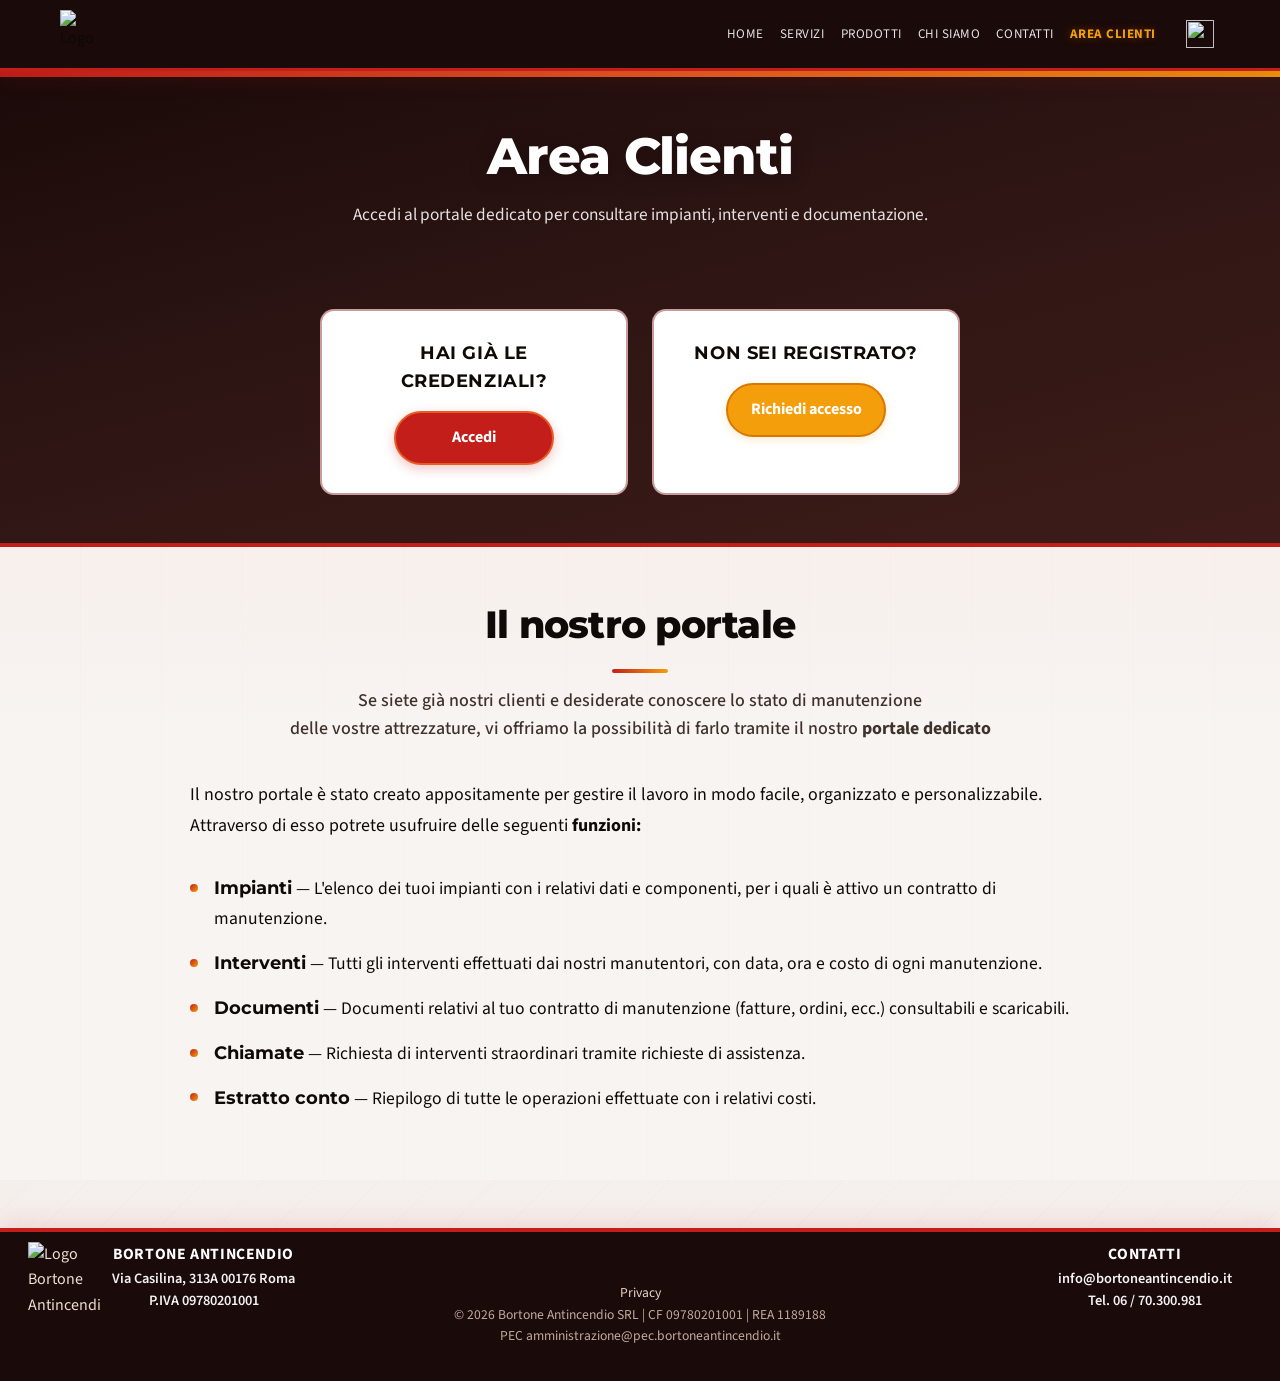
==== area-clienti.html @ 8eb92604 "Add files via upload" ====
<!DOCTYPE html>
<html lang="it">
  <head>
    <meta charset="UTF-8" />
    <meta name="viewport" content="width=device-width, initial-scale=1" />
    <title>Area Clienti - Portale assistenza | Bortone Antincendio</title>
    <meta
      name="description"
      content="Portale clienti Bortone Antincendio: consulta impianti, interventi, documenti e richiedi assistenza."
    />
    <link rel="canonical" href="https://www.bortoneantincendio.it/area-clienti.html" />
    <link rel="icon" type="image/png" sizes="32x32" href="assets/loghetto.png?v=3" />
    <link rel="icon" type="image/png" sizes="192x192" href="assets/loghetto.png?v=3" />
    <link rel="apple-touch-icon" sizes="180x180" href="assets/loghetto.png?v=3" />
    <link rel="manifest" href="manifest.json" />
    <meta name="theme-color" content="#0b0b0b" />
    <meta name="color-scheme" content="light" />
    <meta name="robots" content="index, follow, max-image-preview:large" />
    <meta property="og:site_name" content="Bortone Antincendio" />
    <meta property="og:type" content="website" />
    <meta property="og:title" content="Area Clienti - Portale assistenza | Bortone Antincendio" />
    <meta
      property="og:description"
      content="Portale clienti Bortone Antincendio: consulta impianti, interventi, documenti e richiedi assistenza."
    />
    <meta property="og:url" content="https://www.bortoneantincendio.it/area-clienti.html" />
    <meta property="og:locale" content="it_IT" />
    <meta property="og:image" content="https://www.bortoneantincendio.it/assets/logo.png" />
    <meta property="og:image:width" content="1200" />
    <meta property="og:image:height" content="630" />
    <meta property="og:image:alt" content="Bortone Antincendio - Protezione antincendio a Roma" />
    <meta name="twitter:card" content="summary_large_image" />
    <meta name="twitter:title" content="Area Clienti - Portale assistenza | Bortone Antincendio" />
    <meta name="twitter:description" content="Portale clienti Bortone Antincendio: consulta impianti, interventi, documenti e richiedi assistenza." />
    <meta name="twitter:image" content="https://www.bortoneantincendio.it/assets/logo.png" />
    <script type="application/ld+json">
    {
      "@context": "https://schema.org",
      "@type": "LocalBusiness",
      "name": "Bortone Antincendio",
      "url": "https://www.bortoneantincendio.it/",
      "logo": "https://www.bortoneantincendio.it/assets/logo-bortone.svg",
      "description": "Portale clienti Bortone Antincendio: consulta impianti, interventi, documenti e richiedi assistenza.",
      "telephone": "+390670300981",
      "email": "info@bortoneantincendio.it",
      "address": {
        "@type": "PostalAddress",
        "streetAddress": "Via Casilina, 313A",
        "postalCode": "00176",
        "addressLocality": "Roma",
        "addressCountry": "IT"
      },
      "openingHours": "Mo-Fr 08:00-13:00,14:30-17:00",
      "geo": {
        "@type": "GeoCoordinates",
        "latitude": 41.8828,
        "longitude": 12.5342
      },
      "areaServed": "Roma"
    }
    </script>
    <link rel="preconnect" href="https://fonts.googleapis.com" />
    <link rel="preconnect" href="https://fonts.gstatic.com" crossorigin />
    <link
      href="https://fonts.googleapis.com/css2?family=Montserrat:wght@400;500;600;700&family=Source+Sans+3:wght@400;500;600;700&display=swap"
      rel="stylesheet"
    />
    <link rel="stylesheet" href="styles.css" />
  </head>
  <body>
    <a href="#main" class="skip-link">Salta al contenuto</a>
    <header class="site-header">
      <div class="container header-inner">
        <a class="logo" href="index.html" aria-label="Bortone Antincendio">
          <img src="assets/logo-bortone.svg" alt="Logo Bortone Antincendio" width="646" height="806" />
        </a>
        <button class="nav-toggle" aria-expanded="false" aria-controls="site-nav" aria-label="Apri menu">
          Menu
        </button>
        <nav class="site-nav" id="site-nav">
          <a href="index.html">Home</a>
          <a href="servizi.html">Servizi</a>
          <a href="prodotti.html">Prodotti</a>
          <a href="chi-siamo.html">Chi siamo</a>
          <a href="contatti.html">Contatti</a>
          <a class="active" href="area-clienti.html">Area Clienti</a>
        </nav>
        <a href="https://wa.me/393206472865" target="_blank" rel="noopener" class="header-icon-link" aria-label="Scrivici su WhatsApp">
          <img src="assets/icons8-whatsapp-64.png" class="header-icon" alt="" width="28" height="28">
        </a>
      </div>
    </header>


    <main id="main">
      <section class="hero area-clienti-hero">
        <div class="hero-stripe" aria-hidden="true"></div>
        <div class="container">
          <div class="area-clienti-hero-inner">
            <h1 class="reveal">Area Clienti</h1>
            <p class="reveal area-clienti-lead" data-delay="1">
              Accedi al portale dedicato per consultare impianti, interventi e documentazione.
            </p>
            <div class="area-clienti-cta reveal">
              <div class="area-clienti-cta-box">
                <h3>Hai già le credenziali?</h3>
                <a href="https://app.taylorweb.it/login.php" class="button primary" target="_blank" rel="noopener noreferrer">Accedi</a>
              </div>
              <div class="area-clienti-cta-box">
                <h3>Non sei registrato?</h3>
                <a href="#" class="button home-services-cta" id="open-access-popup">Richiedi accesso</a>
              </div>
            </div>

            <!-- Popup Accesso Clienti globale -->
              <div id="access-popup-overlay" class="access-popup-overlay" style="display:none;" aria-hidden="true">
                <div class="access-popup-modal" role="dialog" aria-modal="true" aria-labelledby="access-popup-title">
                  <button class="access-popup-close" id="close-access-popup" title="Chiudi" type="button">&times;</button>
                  <h2 id="access-popup-title" class="access-popup-title">Richiedi accesso</h2>
                  <div class="access-popup-menu">
                    <span class="access-popup-menu-item active" data-type="azienda">Azienda/Privato</span>
                    <span class="access-popup-menu-item" data-type="admin">Amministratore</span>
                  </div>
                  <form id="access-popup-form" class="access-popup-form" action="https://formspree.io/f/mykdylqn" method="post" style="display:block;">
                    <input type="hidden" name="subject" value="Richiesta accesso area clienti" />
                    <div class="form-honeypot" aria-hidden="true">
                      <label for="access-popup-website">Non compilare</label>
                      <input type="text" id="access-popup-website" name="website" tabindex="-1" autocomplete="off" />
                    </div>
                    <input type="text" id="access-popup-nome" name="name" placeholder="Nome azienda / Nome e cognome" required autocomplete="off" />
                    <input type="email" name="email" placeholder="Email" required autocomplete="off" />
                    <input type="tel" name="phone" placeholder="Numero di telefono" autocomplete="off" />
                    <div class="access-popup-submit-wrap">
                      <button type="submit" class="access-popup-submit" id="access-popup-submit-btn">Invia richiesta</button>
                    </div>
                    <div style="text-align:center; margin-top:10px; color:#111; font-size:0.98em; font-family:'Source Sans 3',sans-serif;">
                      riceverai una mail con le tue credenziali di accesso
                    </div>
                    <p class="form-hint" id="access-popup-status"></p>
                  </form>
                </div>
              </div>
            </div>
          </div>
      </section>

      <section class="section company-story area-clienti-section">
        <div class="container">
          <div class="section-header">
            <h2 class="reveal">Il nostro portale</h2>
            <p class="reveal" data-delay="1">
              Se siete già nostri clienti e desiderate conoscere lo stato di manutenzione<br>delle vostre attrezzature, vi offriamo la possibilità di farlo tramite il nostro <strong>portale dedicato</strong>
            </p>
          </div>
          <div class="company-story-body reveal">
            <p style="font-family: 'Source Sans 3', sans-serif; font-size: 1.12rem;">
              Il nostro portale è stato creato appositamente per gestire il lavoro in modo facile, organizzato e personalizzabile. Attraverso di esso potrete usufruire delle seguenti <strong>funzioni:</strong>
            </p>
          </div>

          <ul class="area-clienti-features reveal">
            <li>
              <strong>Impianti</strong> — L'elenco dei tuoi impianti con i relativi dati e componenti, per i quali è attivo un contratto di manutenzione.
            </li>
            <li>
              <strong>Interventi</strong> — Tutti gli interventi effettuati dai nostri manutentori, con data, ora e costo di ogni manutenzione.
            </li>
            <li>
              <strong>Documenti</strong> — Documenti relativi al tuo contratto di manutenzione (fatture, ordini, ecc.) consultabili e scaricabili.
            </li>
            <li>
              <strong>Chiamate</strong> — Richiesta di interventi straordinari tramite richieste di assistenza.
            </li>
            <li>
              <strong>Estratto conto</strong> — Riepilogo di tutte le operazioni effettuate con i relativi costi.
            </li>
          </ul>

          <!-- area-clienti-cta spostata sopra, subito sotto il titolo -->
        </div>
      </section>
    </main>

    <footer class="site-footer">
      <div class="container footer-grid">
        <div>
          <div class="footer-brand">
            <img class="footer-logo" src="assets/loghetto-black.svg" alt="Logo Bortone Antincendio" width="646" height="806" />
            <div>
              <strong>Bortone Antincendio</strong>
              <p class="footer-highlight">Via Casilina, 313A 00176 Roma</p>
              <p class="footer-highlight">P.IVA 09780201001</p>
            </div>
          </div>
        </div>
        <div>
          <strong>Contatti</strong>
          <p class="footer-highlight">info@bortoneantincendio.it</p>
          <p class="footer-highlight">Tel. 06 / 70.300.981</p>
        </div>
      </div>
      <div class="container footer-legal">
        <a href="privacy.html">Privacy</a>
        <br />
        © 2026 Bortone Antincendio SRL | CF 09780201001 | REA 1189188
        <br />
        PEC amministrazione@pec.bortoneantincendio.it
      </div>
    </footer>

    <script src="script.js"></script>
  </body>
</html>
---- styles.css ----
/* Popup Accesso Clienti */
.access-popup-overlay {
  position: fixed;
  top: 0; left: 0; right: 0; bottom: 0;
  background: rgba(20,10,7,0.82);
  display: flex;
  align-items: center;
  justify-content: center;
  z-index: 1000;
  animation: fadeInBg 0.25s;
}
@keyframes fadeInBg {
  from { opacity: 0; }
  to { opacity: 1; }
}
.access-popup-modal {
  background: #fdf4f2;
  border: 1.5px solid var(--accent-2);
  border-radius: 14px;
  box-shadow: 0 8px 32px rgba(44,27,21,0.22);
  padding: 30px 20px 18px;
  width: min(96vw, 370px);
  min-width: 300px;
  max-height: 90vh;
  overflow-y: auto;
  display: flex;
  flex-direction: column;
  align-items: stretch;
  position: relative;
  animation: popupIn 0.22s cubic-bezier(.7,-0.2,.5,1.4);
}
@keyframes popupIn {
  from { transform: scale(0.92) translateY(40px); opacity: 0; }
  to { transform: scale(1) translateY(0); opacity: 1; }
}
.access-popup-close {
  position: absolute;
  top: 10px;
  right: 14px;
  background: none;
  border: none;
  font-size: 1.25em;
  color: #bfae8c;
  cursor: pointer;
  line-height: 1;
  transition: color 0.18s;
  font-family: 'Montserrat', sans-serif;
}
.access-popup-close:hover {
  color: var(--accent-amber);
}
.access-popup-title {
  margin: 0 0 12px;
  font-size: 1.25rem;
  font-weight: 700;
  font-family: "Montserrat", sans-serif;
  color: var(--black);
}
.access-popup-menu {
  display: flex;
  gap: 18px;
  justify-content: center;
  margin-bottom: 14px;
}
.access-popup-menu-item {
  font-family: 'Montserrat', sans-serif;
  font-size: 0.82rem;
  font-weight: 700;
  color: #111;
  cursor: pointer;
  padding: 2px 0 3px 0;
  border: none;
  background: none;
  transition: color 0.18s;
  letter-spacing: 0.04em;
  text-transform: uppercase;
  margin: 0 2px;
  outline: none;
  box-shadow: none;
}
.access-popup-menu-item.active,
.access-popup-menu-item:hover { color: var(--accent-amber); }
.access-popup-form {
  display: flex;
  flex-direction: column;
  gap: 18px;
  margin-top: 8px;
}
.access-popup-form .access-popup-submit {
  align-self: center !important;
  display: block;
}
.access-popup-form input {
  padding: 7px 10px;
  border: 1px solid #bfae8c;
  border-radius: 5px;
  font-size: 0.98em;
  width: 100%;
  background: #fff;
  color: #232323;
  font-family: 'Source Sans 3', sans-serif;
  transition: border 0.18s;
}
.access-popup-form input:focus {
  border-color: var(--accent-amber);
  outline: none;
}
.access-popup-submit-wrap {
  display: flex;
  justify-content: center;
  width: 100%;
}
.access-popup-submit {
  background: var(--accent-amber);
  color: #2a1404;
  border: none;
  border-radius: 5px;
  padding: 7px 0;
  font-size: 0.98em;
  font-weight: 600;
  cursor: pointer;
  margin-top: 28px;
  transition: background 0.2s;
  box-shadow: 0 2px 8px rgba(245,158,11,0.10);
  width: 120px;
}
.access-popup-submit:hover {
  background: var(--accent-orange);
}
:root {
  --white: #ffffff;
  --black: #0f0907;
  --text: var(--black);
  --muted: #3f312b;
  --accent: #c41e1a;
  --accent-2: #8f1b17;
  --accent-orange: #e85c24;
  --accent-amber: #f59e0b;
  --flame-dark: #1a0a09;
  --stroke: rgba(44, 27, 21, 0.22);
  --panel-border-soft: 1px solid rgba(196, 30, 26, 0.2); 
  --panel-shadow-soft: 0 10px 24px rgba(20, 10, 7, 0.12);
  --radius-lg: 20px;
  --radius-sm: 10px;
  --max-w: 1160px;
}
* {
  box-sizing: border-box;
}
.skip-link {
  position: absolute;
  left: -9999px;
  top: 0;
  z-index: 9999;
  padding: 0.75rem 1rem;
  background: var(--accent);
  color: var(--white);
  text-decoration: none;
  font-weight: 600;
  border-radius: 0 0 8px 0;
}
.skip-link:focus {
  left: 0;
}
body {
  margin: 0;
  font-family: "Source Sans 3", sans-serif;
  color: var(--text);
  position: relative;
  background:
    linear-gradient(135deg, rgba(196, 30, 26, 0.04) 0%, transparent 50%),
    repeating-linear-gradient(-45deg, transparent, transparent 40px, rgba(196, 30, 26, 0.03) 40px, rgba(196, 30, 26, 0.03) 41px),
    radial-gradient(1400px 800px at 100% 0%, rgba(232, 92, 36, 0.08), transparent 55%),
    #f5f0ed;
  min-height: 100vh;
  line-height: 1.6;
  overflow-x: hidden;
}
a {
  color: inherit;
  text-decoration: none;
  cursor: pointer;
}
img {
  max-width: 100%;
  display: block;
}
.container {
  width: min(92%, var(--max-w));
  margin: 0 auto;
  overflow-x: hidden;
  max-width: 100%;
}
.site-header {
  position: sticky;
  top: 0;
  z-index: 50;
  background: var(--flame-dark);
  backdrop-filter: blur(12px);
  border-bottom: 3px solid var(--accent);
  box-shadow: 0 4px 24px rgba(196, 30, 26, 0.2);
  overflow: visible;
}
.site-header .logo span { color: var(--white); }
.site-header .nav-toggle {
  color: var(--white);
  border-color: rgba(255,255,255,0.18);
}
.header-inner {
  display: flex;
  align-items: center;
  justify-content: flex-start;
  padding: 10px 0;
  gap: 12px;
  flex-wrap: nowrap;
}
.header-icon-link{display:inline-flex;align-items:center;justify-content:center;margin-left:12px;padding:6px;cursor:pointer;box-sizing:content-box;}
.header-icon-link:hover .header-icon{transform:scale(1.2);}
.header-icon{width:28px;height:28px;display:block;transition:transform 0.2s ease;} 
.logo {
  display: flex;
  align-items: center;
  gap: 0;
}
.logo img {
  width: auto;
  height: 48px;
  object-fit: contain;
  background: transparent;
}
.header-login-btn {
  display: inline-flex;
  align-items: center;
  padding: 8px 16px;
  background: var(--accent-amber);
  border: 1px solid #d97706;
  border-radius: 6px;
  color: #000000;
  font-size: 0.85rem;
  font-weight: 600;
  transition: all 0.2s ease;
  white-space: nowrap;
  margin-left: auto;
  margin-right: 12px;
  box-shadow: 0 2px 8px rgba(245, 158, 11, 0.3);
}
.header-login-btn:hover {
  background: #f3cd41;
  border-color: #b45309;
  color: #2a1404;
  transform: translateY(-1px);
  box-shadow: 0 4px 12px rgba(245, 158, 11, 0.4);
}
.header-login-btn:focus-visible {
  outline: 2px solid var(--accent);
  outline-offset: 2px;
}
.nav-toggle {
  background: transparent;
  border: 1px solid var(--stroke);
  padding: 6px 10px;
  border-radius: 6px;
  font-size: 0.85rem;
  display: none;
  cursor: pointer;
  z-index: 101;
  pointer-events: auto;
  -webkit-tap-highlight-color: transparent;
}
.site-nav {
  display: flex;
  align-items: center;
  margin-left: auto;
  gap: 16px;
  font-size: 0.82rem;
  text-transform: uppercase;
  letter-spacing: 0.04em;
}
.site-nav a {
  color: rgba(255, 255, 255, 0.88);
  transition: color 0.2s ease, background 0.2s ease;
}
.site-nav a:hover {
  color: var(--accent-amber);
  text-shadow: 0 0 10px rgba(245,158,11,0.35);
}
.site-nav a.active {
  color: var(--accent-amber);
  font-weight: 700;
  text-shadow: 0 0 10px rgba(245,158,11,0.35);
}
.nav-toggle:focus-visible, .site-nav a:focus-visible, .button:focus-visible { outline: 2px solid var(--accent); outline-offset: 2px; }
.hero {
  padding: 80px 0 70px;
  position: relative;
  overflow: hidden;
  text-align: left;
  background:
    linear-gradient(165deg, var(--flame-dark) 0%, #2d1513 45%, #3d1c19 100%);
  border-bottom: 4px solid var(--accent);
  box-shadow: inset 0 1px 0 rgba(255,255,255,0.06);
}
.hero-stripe {
  position: absolute;
  top: 0;
  left: 0;
  right: 0;
  height: 6px;
  background: linear-gradient(90deg, var(--accent) 0%, var(--accent-orange) 50%, var(--accent-amber) 100%);
  opacity: 0.95;
}
.hero-grid {
  display: grid;
  grid-template-columns: repeat(2, minmax(0, 1fr));
  gap: 40px;
  align-items: center;
  position: relative;
  z-index: 1;
  text-align: left;
}
@media (min-width: 861px) {
  .hero .hero-card { margin-left: auto; margin-right: 0; }
}
.hero-content { text-align: left; }
.hero h1 {
  font-family: "Montserrat", sans-serif;
  font-size: clamp(2.2rem, 4.2vw, 3.2rem);
  font-weight: 800;
  letter-spacing: -0.02em;
  margin: 0 0 18px;
  color: var(--white);
  line-height: 1.12;
  text-shadow: 0 2px 20px rgba(0,0,0,0.3);
}
.hero .hero-lead,
.hero p {
  color: rgba(255, 255, 255, 0.88);
  font-size: 1.08rem;
  margin: 0 0 24px;
  line-height: 1.55;
}
.hero .hero-eyebrow {
  color: var(--accent-amber);
  font-weight: 700;
  letter-spacing: 0.12em;
  text-transform: uppercase;
  white-space: nowrap;
}
.hero-actions {
  display: flex;
  flex-wrap: wrap;
  gap: 14px;
  align-items: center;
  justify-content: flex-start;
}
.hero .button.primary {
  background: var(--accent);
  border-color: var(--accent-orange);
  box-shadow: 0 4px 12px rgba(196, 30, 26, 0.25);
}
.hero .button.primary:hover {
  background: var(--accent-orange);
  box-shadow: 0 4px 14px rgba(232, 92, 36, 0.28);
}
.hero .button.ghost,
.hero .button.hero-ghost {
  border-color: rgba(255,255,255,0.5);
  color: var(--white);
}
.hero .button.ghost:hover,
.hero .button.hero-ghost:hover {
  background: rgba(255,255,255,0.12);
  border-color: var(--white);
  color: var(--white);
}
.button.home-services-cta {
  background: var(--accent-amber);
  border: 2px solid #d97706;
  color: #2a1404;
  box-shadow: 0 3px 10px rgba(245,158,11,0.2);
  font-weight: 700;
}
.button.home-services-cta:hover {
  background: #f3cd41;
  border-color: #b45309;
  color: #2a1404;
  box-shadow: 0 4px 14px rgba(245,158,11,0.4);
}
.hero .button.home-services-cta,
.hero .button.home-services-cta:hover { color: var(--white); }
.contact-hero {
  text-align: center;
  overflow-x: hidden;
}
.contact-hero h1,
.contact-hero .contact-hero-sub {
  color: var(--white);
  text-shadow: 0 1px 8px rgba(0,0,0,0.25);
}
.contact-hero .contact-hero-hours {
  color: rgba(255,255,255,0.9);
  text-shadow: 0 1px 8px rgba(0,0,0,0.25);
}
.contact-hero h1 {
  font-family: "Montserrat", sans-serif;
  font-weight: 800;
  position: relative;
  z-index: 2;
  margin: 0 0 18px;
}
.contact-hero-inner {
  max-width: 920px;
  margin: 0 auto;
  overflow-x: hidden;
  width: 100%;
  position: relative;
  z-index: 1;
}
.contact-hero-grid-wrap {
  margin: 16px 0 8px;
  width: 100%;
  overflow-x: hidden;
}
.contact-hero-grid {
  display: grid;
  grid-template-columns: repeat(3, minmax(0, 1fr));
  gap: 16px;
  width: 100%;
}
.contact-form-card, .contact-map-card {
  background: hsl(0, 35%, 16%) !important;
  border: var(--panel-border-soft);
  box-shadow: var(--panel-shadow-soft);
}
.contact-hero-item {
  background: #fff7f5;
  border: 1px solid rgba(143, 27, 23, 0.28);
  box-shadow: var(--panel-shadow-soft);
  border-radius: 14px;
  padding: 16px 14px;
  text-align: center;
  display: grid;
  gap: 8px;
  justify-items: center;
}
.contact-hero-emoji { font-size: 2.2rem; margin-bottom: 6px; }
.contact-hero .contact-hero-item .contact-hero-text,
.contact-hero-item p.contact-hero-text {
  margin: 0;
  color: #1b0d0a !important;
  font-weight: 700;
  font-size: 1rem;
}
.contact-hero-sub { font-weight: 600; margin: 0 0 6px; }
.contact-hero-hours { margin: 0 0 22px; color: var(--muted); font-weight: 600; }
.contact-hero-link {
  border-radius: 999px;
  background: #f1d3cf;
  border: 1px solid #c98981;
  color: var(--text);
  box-shadow: none;
  padding: 10px 18px;
  font-size: 0.92rem;
}
.contact-hero-link:hover { background: #e9bfba; border-color: #b86b63; }
.map-embed {
  border-radius: 14px;
  overflow: hidden;
  border: 1px solid var(--stroke);
  background: var(--white);
}
.map-embed iframe { width: 100%; height: 100%; min-height: 200px; border: 0; display: block; }
.contact-form-card .form-hint { text-align: center; }
.form-honeypot { position: absolute; left: -9999px; width: 1px; height: 1px; overflow: hidden; }
.hero-eyebrow {
  margin: 0 0 10px;
  font-size: 0.85rem;
  letter-spacing: 0.08em;
  text-transform: uppercase;
  color: var(--accent);
  font-weight: 600;
}
.section .hero-actions, .contact-hero .hero-actions, .banner .hero-actions { justify-content: center; }
.button {
  border: none;
  padding: 12px 22px;
  border-radius: 999px;
  font-weight: 600;
  display: inline-flex;
  align-items: center;
  gap: 10px;
  cursor: pointer;
  transition: transform 0.2s ease, box-shadow 0.2s ease, background 0.2s ease, color 0.2s ease;
}
.button.small { padding: 6px 12px; font-size: 0.8rem; border-radius: 6px; }
.button.primary {
  background: var(--accent);
  color: var(--white);
  border: 2px solid var(--accent-2);
  box-shadow: 0 3px 10px rgba(196, 30, 26, 0.2);
  font-weight: 700;
}
.button.primary:hover {
  background: var(--accent-orange);
  border-color: var(--accent-orange);
  color: var(--white);
  box-shadow: 0 4px 12px rgba(232, 92, 36, 0.22);
}
.button.ghost {
  background: transparent;
  border: 2px solid rgba(196, 30, 26, 0.6);
  color: var(--accent-2);
  font-weight: 600;
}
.button.ghost:hover { background: rgba(196, 30, 26, 0.08); border-color: var(--accent); color: var(--accent-2); }
.review-cta {
  margin: 16px auto 0;
  padding: 16px 20px 0;
  max-width: 480px;
  display: flex;
  flex-direction: column;
  align-items: center;
  background: transparent;
  border: none;
  box-shadow: none;
}
.review-cta-content {
  display: flex;
  flex-direction: column;
  gap: 6px;
  align-items: center;
  justify-content: center;
  text-align: center;
}
.review-cta-title { margin: 0; font-weight: 700; font-size: 0.92rem; color: var(--white); text-shadow: 0 1px 4px rgba(0,0,0,0.2); line-height: 1.3; }
.review-cta-content .button.review-cta-link {
  background: var(--accent);
  color: var(--white);
  border: 2px solid rgba(255,255,255,0.35);
  box-shadow: 0 3px 10px rgba(196,30,26,0.2);
  padding: 9px 16px;
  font-size: 0.88rem;
  font-weight: 700;
  gap: 0;
  flex-direction: column;
  align-items: center;
  justify-content: center;
  margin-top: 2px;
  justify-self: center;
}
.review-cta-content .button.review-cta-link:hover {
  background: var(--accent-orange);
  box-shadow: 0 4px 12px rgba(232,92,36,0.25);
}
.contact-hero .review-stars,
.review-cta-link .review-stars {
  color: #f59e0b;
  letter-spacing: 0.1em;
  font-size: 1.1rem;
  text-shadow: 0 0 12px rgba(245,158,11,0.6);
  display: block;
  margin-bottom: 4px;
}
.review-cta-note { margin: 0; font-size: 0.78rem; color: rgba(255,255,255,0.8); line-height: 1.4; margin-top: 2px; }
.button:hover { transform: translateY(-2px); }
.hero-card {
  background: var(--white);
  border: 2px solid rgba(120, 11, 9, 0.519);
  padding: 28px;
  border-radius: var(--radius-lg);
  box-shadow: 0 20px 40px rgba(0, 0, 0, 0.12), 0 0 0 1px rgba(196, 30, 26, 0.08);
  text-align: left;
  max-width: 420px;
  margin: 0 auto;
  min-height: 220px;
  position: relative;
}
.hero-card::before {
  content: "";
  position: absolute;
  left: 0;
  top: 18px;
  bottom: 18px;
  width: 5px;
  background: linear-gradient(180deg, var(--accent) 0%, var(--accent-orange) 100%);
  border-radius: 0 4px 4px 0;
}
.hero-card ul {
  list-style: none;
  padding: 0;
  margin: 0;
  display: grid;
  gap: 12px;
}
.hero-card-list li {
  display: grid;
  grid-template-columns: 42px 1fr;
  gap: 18px;
  align-items: center;
}
.hero-card-icon {
  width: 36px;
  height: 36px;
}
.hero-card-list strong {
  display: block;
  font-size: 1.05rem;
  margin-bottom: 4px;
  color: var(--black);
  font-weight: 700;
  letter-spacing: 0.01em;
}
.hero-card-list p {
  margin: 0;
  color: var(--muted);
  font-size: 0.92rem;
}
.section,
.intro-roma {
  padding: 70px 0;
  background:
    linear-gradient(180deg, rgba(196, 30, 26, 0.02) 0%, transparent 30%),
    repeating-linear-gradient(90deg, transparent, transparent 80px, rgba(232, 92, 36, 0.02) 80px, rgba(232, 92, 36, 0.02) 81px),
    #f8f4f1;
}
.intro-roma__grid {
  display: grid;
  grid-template-columns: repeat(2, minmax(0, 1fr));
  gap: 32px;
  align-items: start;
}
.intro-roma__left h2 {
  margin: 0 0 12px;
  font-size: 2rem;
  color: var(--black);
}
.intro-roma__title {
  font-weight: 800;
  letter-spacing: -0.01em;
  line-height: 1.15;
  color: var(--black);
}
.intro-roma__accent {
  color: var(--accent);
  font-weight: 800;
  letter-spacing: 0.02em;
}
.intro-roma__lead {
  margin: 0 0 16px;
  color: var(--muted);
}
.intro-roma__why h3,
.intro-roma__right h3 {
  margin: 0 0 12px;
  font-size: 1.1rem;
  text-transform: uppercase;
  letter-spacing: 0.03em;
  color: var(--black);
}
.intro-roma__why ul {
  list-style: none;
  padding: 0;
  margin: 0 0 20px;
  display: grid;
  gap: 10px;
}
.intro-roma__why li {
  position: relative;
  padding-left: 18px;
  color: var(--text);
}
.intro-roma__why li::before {
  content: "•";
  position: absolute;
  left: 0;
  color: var(--accent);
}
.intro-roma__cta {
  display: flex;
  flex-wrap: wrap;
  gap: 12px;
  align-items: center;
}
.intro-roma__cards {
  display: grid;
  gap: 16px;
}
.intro-roma__card {
  background: var(--white);
  border: 2px solid rgba(122, 7, 5, 0.674);
  border-radius: var(--radius-sm);
  padding: 18px;
  box-shadow: 0 8px 24px rgba(196, 30, 26, 0.08);
  display: grid;
  grid-template-columns: 44px 1fr;
  gap: 14px;
  align-items: start;
}
.intro-roma__card h4 {
  margin: 0 0 6px;
  font-size: 1.02rem;
  font-weight: 700;
  color: var(--black);
}
.intro-roma__card p { margin: 0; color: var(--muted); font-size: 0.92rem; }
.section-header {
  display: flex;
  flex-direction: column;
  align-items: center;
  justify-content: center;
  gap: 12px;
  margin-bottom: 28px;
  text-align: center;
}
.section-header h2 { margin: 0; font-size: 2rem; color: var(--black); font-weight: 800; }
.section-header p { margin: 0 auto; color: var(--muted); max-width: 520px; }
.card-grid {
  display: grid;
  grid-template-columns: repeat(auto-fit, minmax(240px, 1fr));
  align-items: stretch;
  justify-content: center;
  max-width: 1000px;
  margin: 0 auto;
}
.contact-cards-grid {
  display: grid;
  grid-template-columns: 1fr 1fr;
  grid-template-rows: auto minmax(480px, 1fr);
  gap: 20px 24px;
  max-width: 960px;
  margin: 0 auto;
  align-items: stretch;
}
.contact-card-header { display: flex; flex-direction: column; align-items: center; text-align: center; gap: 8px; }
.contact-card-header h2 { margin: 0; font-size: 2rem; font-weight: 800; color: var(--black); font-family: "Montserrat", sans-serif; }
.contact-card-header p { margin: 0; color: var(--muted); max-width: 400px; }
.contact-form-card,
.contact-map-card { display: flex; flex-direction: column; height: 100%; min-height: 0; padding: 24px; }
.contact-form-card .form-grid { display: flex; flex-direction: column; flex: 1; min-height: 0; gap: 14px; }
.contact-form-card .form-grid textarea { flex: 1; min-height: 80px; resize: vertical; }
.contact-form-card .form-grid .form-hint { margin: 0; font-size: 0.9rem; color: var(--muted); flex-shrink: 0; }
.form-hint { font-size: 0.9rem; color: var(--muted); }
.contact-map-card .map-actions { display: flex; flex-direction: column; align-items: center; margin-top: auto; padding-top: 2px; flex-shrink: 0; }
.contact-map-card .map-actions .contact-map-hint { font-size: 0.9rem; color: var(--muted); text-align: center; margin: 0 0 2px; width: 100%; }
.contact-map-card .map-embed { flex: 1; min-height: 0; height: 100%; border-radius: 14px; overflow: hidden; border: 1px solid var(--stroke); }
.contact-map-card .map-embed iframe { height: 100%; width: 100%; min-height: 0; display: block; border: 0; }
.contact-form-card .contact-cta-btn,
.contact-map-card .contact-cta-btn {
  display: inline-flex; align-items: center; justify-content: center; align-self: center; flex-shrink: 0;
  width: 260px; min-width: 260px; height: 48px; min-height: 48px; padding: 0 24px; box-sizing: border-box;
  font-family: inherit; font-size: 0.9rem; font-weight: 700; line-height: 1.2;
  text-align: center; text-decoration: none; white-space: nowrap; cursor: pointer; border-radius: 999px;
}
.contact-form-card .form-grid .contact-cta-btn { justify-self: center; }
.services-grid {
  display: grid;
  grid-template-columns: repeat(6, minmax(0, 1fr));
  gap: 16px;
  max-width: 1080px;
  margin: 0 auto;
}
.services-grid .card {
  grid-column: span 2;
}
.services-grid .card:nth-last-child(2) {
  grid-column: 2 / span 2;
}
.services-grid .card:last-child {
  grid-column: 4 / span 2;
}
@media (max-width: 980px) {
  .services-grid {
    grid-template-columns: repeat(2, minmax(0, 1fr));
    gap: 14px;
  }
  .services-grid .card,
  .services-grid .card:nth-last-child(2),
  .services-grid .card:last-child {
    grid-column: auto;
  }
}
.card {
  background: var(--white);
  border: 2px solid rgba(196, 30, 26, 0.15);
  border-radius: var(--radius-sm);
  padding: 18px;
  display: flex;
  flex-direction: column;
  gap: 12px;
  min-height: 220px;
  box-shadow: 0 8px 24px rgba(196, 30, 26, 0.06);
  position: relative;
  overflow: hidden;
  transition: transform 0.2s ease, box-shadow 0.2s ease, border-color 0.2s ease;
}
.card:hover {
  transform: translateY(-3px);
  border-color: rgba(196, 30, 26, 0.3);
  box-shadow: 0 14px 32px rgba(196, 30, 26, 0.12);
}
.card::before {
  content: "";
  position: absolute;
  top: 0;
  left: 0;
  right: 0;
  height: 5px;
  background: linear-gradient(90deg, var(--accent) 0%, var(--accent-orange) 100%);
}
.card-head {
  display: flex;
  align-items: center;
  gap: 12px;
  flex-direction: column;
  justify-content: center;
  width: 100%;
}
.card-head strong {
  display: block;
  width: 100%;
  text-align: center;
  font-size: 1.2rem;
}
.service-icon {
  width: auto;
  height: auto;
  border: none;
  border-radius: 0;
  display: inline-flex;
  align-items: center;
  justify-content: center;
  font-size: 34px;
  line-height: 1;
  background: transparent;
}
.service-icon svg {
  width: 26px;
  height: 26px;
}
.card strong {
  font-size: 1.05rem;
  min-height: 44px;
  color: var(--black);
}
.card p {
  margin: 0;
  color: var(--muted);
  text-align: center;
}
.feature-grid .card {
  text-align: left;
  align-items: stretch;
}
.feature-grid .card strong {
  font-size: 1.2rem;
  text-align: left;
}
.feature-grid .card p {
  text-align: left;
}
.company-story {
  padding: 48px 0 52px;
}
.company-story .container {
  position: relative;
  max-width: 900px;
}
.company-story .section-header {
  margin-bottom: 36px;
  gap: 14px;
}
.company-story .section-header h2 {
  font-family: "Montserrat", sans-serif;
  font-size: clamp(1.85rem, 4vw, 2.35rem);
  font-weight: 800;
  letter-spacing: -0.02em;
  color: var(--black);
}
.company-story .section-header h2::after {
  content: "";
  display: block;
  width: 56px;
  height: 4px;
  margin: 14px auto 0;
  background: linear-gradient(90deg, var(--accent), var(--accent-amber));
  border-radius: 2px;
}
.company-story .section-header p {
  font-size: 1.12rem;
  color: var(--muted);
  line-height: 1.55;
  font-weight: 500;
  max-width: 800px;
}
.company-story-body {
  text-align: left;
}
.company-story-body p {
  margin: 0;
  font-size: 1.2rem;
  line-height: 1.75;
  color: var(--text);
}
.company-story-body p + p {
  margin-top: 1.35em;
}
.company-story .story-emphasis {
  font-weight: 700;
  color: var(--black);
}
.area-clienti-hero { text-align: center; padding: 56px 0 48px; }
.area-clienti-hero-inner { max-width: 640px; margin: 0 auto; }
.area-clienti-lead { color: rgba(255,255,255,0.92); font-size: 1.1rem; margin: 0; }
.area-clienti-section .container { max-width: 900px; }
.area-clienti-features {
  list-style: none;
  padding: 0;
  margin: 32px 0 0;
  font-size: 1.1rem;
  line-height: 1.7;
  color: var(--text);
}
.area-clienti-features li {
  position: relative;
  padding-left: 24px;
  margin-bottom: 14px;
}
.area-clienti-features li::before {
  content: "";
  position: absolute;
  left: 0;
  top: 0.6em;
  width: 8px;
  height: 8px;
  border-radius: 50%;
  background: linear-gradient(135deg, var(--accent), var(--accent-amber));
}
.area-clienti-features strong {
  font-family: "Montserrat", sans-serif;
  font-weight: 700;
  color: var(--black);
}
.area-clienti-cta {
  display: grid;
  grid-template-columns: repeat(2, minmax(0, 1fr));
  gap: 24px;
  margin-top: 44px;
  padding-top: 36px;
}
.area-clienti-cta-box {
  background: var(--white);
  border: 2px solid rgba(122, 7, 5, 0.4);
  border-radius: 14px;
  padding: 28px 24px;
  text-align: center;
  transition: transform 0.2s ease, box-shadow 0.2s ease, border-color 0.2s ease;
}
.area-clienti-cta-box:hover {
  transform: translateY(-2px);
  border-color: var(--accent);
  box-shadow: 0 12px 28px rgba(196, 30, 26, 0.12);
}
.area-clienti-cta-box h3 {
  margin: 0 0 16px;
  font-family: "Montserrat", sans-serif;
  font-size: 1.1rem;
  font-weight: 700;
  color: var(--black);
  text-transform: uppercase;
  letter-spacing: 0.03em;
}
.area-clienti-cta-box .button {
  min-width: 160px;
  display: inline-flex;
  justify-content: center;
  align-items: center;
}
.area-clienti-cta-box .button.home-services-cta,
.area-clienti-cta-box .button.home-services-cta:hover { color: var(--white); }
.stats {
  display: grid;
  grid-template-columns: repeat(3, minmax(0, 1fr));
  gap: 16px;
  margin: 26px auto 0;
  max-width: 900px;
  align-items: stretch;
  text-align: center;
}
.stat {
  padding: 22px 18px;
  border-radius: var(--radius-sm);
  background: var(--white);
  border: 2px solid rgba(122, 7, 5, 0.674);
  box-shadow: 0 10px 28px rgba(196, 30, 26, 0.08);
  min-height: 140px;
  display: flex;
  flex-direction: column;
  align-items: center;
  transition: transform 0.2s ease, box-shadow 0.2s ease;
}
.stat:hover { transform: translateY(-4px); box-shadow: 0 16px 36px rgba(196, 30, 26, 0.14); }
.stat-icon { width: 42px; height: 42px; margin-bottom: 12px; }
.hero-card-icon, .intro-roma__icon, .stat-icon {
  display: inline-flex;
  align-items: center;
  justify-content: center;
  border-radius: 50%;
  color: var(--accent);
  background: rgba(196, 30, 26, 0.12);
  border: 2px solid rgba(122, 7, 5, 0.674);
}
.hero-card-icon { border-color: rgb(117, 13, 11); background: rgba(196, 30, 26, 0.12); }
.intro-roma__icon { width: 40px; height: 40px; border-color: rgba(196, 30, 26, 0.3); background: rgba(196, 30, 26, 0.1); }
.hero-card-icon svg, .intro-roma__icon svg, .stat-icon svg { width: 20px; height: 20px; }
.stat h3 { margin: 0; font-size: 1.6rem; text-align: center; color: var(--black); }
.stat p { margin: 8px 0 0; color: var(--muted); text-align: center; }
.summary-section .banner { margin-bottom: 18px; }
.summary-section .button.ghost,
.summary-section .button.ghost:hover {
  border-color: rgba(122, 7, 5, 0.674);
}
.summary-section { padding-bottom: 54px; }
/* Banner base style, senza background image */
.banner {
  padding: 36px 32px;
  border-radius: var(--radius-sm);
  border: 2px solid rgba(122, 7, 5, 0.674);
  display: grid;
  gap: 16px;
  box-shadow: 0 12px 32px rgba(196, 30, 26, 0.08);
  text-align: center;
  justify-items: center;
}

/* Banner home: fiamma-estintore */
.summary-section .banner {
  background: url('assets/fiamma--estintore.png') center center/cover no-repeat;
}
/* Banner servizi: antincendio */
.services-section .banner {
  background: url('assets/antincendio.png') center center/cover no-repeat;
}
.banner h3 { margin: 0; font-size: 2rem; font-weight: 800; color: var(--black); }
.banner p { margin: 0; color: var(--muted); }
.banner .button.home-services-cta,
.banner .button.home-services-cta:hover { color: var(--white); }
.chi-siamo-banner {
  background: linear-gradient(180deg, rgba(0,0,0,.52), rgba(0,0,0,.32)), url("assets/chi-siamo-banner.png") center/cover no-repeat;
  border: none;
  color: var(--white);
  min-height: 260px;
  max-width: 900px;
  margin: 0 auto;
  padding: 36px 32px;
  display: flex;
  flex-direction: column;
  justify-content: flex-end;
  align-items: center;
  text-align: center;
}
.chi-siamo-banner h3,
.chi-siamo-banner-title {
  margin: 0 0 8px;
  color: var(--black);
  font-size: 2rem;
  font-weight: 800;
  text-align: center;
}
.chi-siamo-banner p {
  color: rgba(255,255,255,.92);
}
.chi-siamo-banner .button.primary {
  background: var(--white);
  color: var(--black);
  border-color: var(--white);
}
.chi-siamo-banner .button.ghost {
  border-color: rgba(255,255,255,.75);
  color: var(--white);
}
.site-footer {
  padding: 0;
  border-top: 4px solid var(--accent);
  margin-top: 48px;
  background: var(--flame-dark);
  color: #f1ded3;
  text-align: left;
  box-shadow: 0 -4px 24px rgba(196, 30, 26, 0.15);
}
.footer-legal {
  text-align: center;
  font-size: 0.85rem;
  margin-top: 0;
  padding-bottom: 2px;
  transform: translateY(-32px);
  color: rgba(201,179,167,0.95);
}
.footer-legal a {
  color: rgba(241,222,211,0.95);
}
.footer-legal a:hover {
  text-decoration: underline;
}
.footer-grid {
  display: grid;
  grid-template-columns: repeat(2, minmax(0, 1fr));
  gap: 12px;
  align-items: start;
  width: 100%;
  margin: 0;
  justify-items: stretch;
  text-align: left;
  padding-top: 10px;
}
.footer-grid > div {
  padding: 0 20px;
}
.footer-grid > div:first-child {
  padding-left: 0;
  justify-self: start;
  margin-left: 28px;
}
.footer-grid > div:last-child {
  justify-self: end;
  margin-right: 28px;
  text-align: center;
}
.footer-grid p { margin: 2px 0; color: #c9b3a9; font-size: 0.9rem; line-height: 1.4; }
.footer-brand { display: flex; align-items: center; justify-content: flex-start; gap: 12px; }
  .footer-brand > div { text-align: center; }
  .footer-brand strong { display: block; margin: 0 auto; text-align: center; }
.footer-grid strong { font-weight: 700; font-size: 0.98rem; letter-spacing: 0.04em; text-transform: uppercase; color: var(--white); }
.site-footer .footer-highlight { color: rgba(255,255,255,0.95); }
.footer-logo { width: 72px; height: 72px; object-fit: contain; margin: 0; }
.site-footer strong,
.site-footer p { display: block; }
.footer-highlight { color: var(--white); font-weight: 600; }
.form-grid { display: grid; gap: 16px; }
.form-grid input,
.form-grid textarea {
  width: 100%;
  padding: 12px 14px;
  border-radius: 12px;
  border: 1px solid rgba(176, 47, 22, 0.28);
  background: var(--white);
  color: var(--text);
  font-family: inherit;
}
.form-grid textarea { min-height: 140px; resize: vertical; }
.form-grid button { justify-self: center; min-width: 220px; justify-content: center; }
.contact-form-card .form-grid button.contact-cta-btn { min-width: unset; }
.form-hint { font-size: 0.9rem; color: #fff !important; }
.reveal {
  opacity: 0;
  transform: translateY(18px);
  animation: reveal 0.7s ease forwards;
}
.reveal[data-delay="1"] { animation-delay: 0.1s; }
.reveal[data-delay="2"] { animation-delay: 0.2s; }
.reveal[data-delay="3"] { animation-delay: 0.35s; }
.reveal[data-delay="4"] { animation-delay: 0.5s; }
@keyframes reveal {
  to {
    opacity: 1;
    transform: translateY(0);
  }
}
@media (max-width: 860px) {
  .site-header {
    padding-bottom: 0;
  }
  .intro-roma__grid {
    grid-template-columns: 1fr;
  }
  .hero {
    padding-top: 60px;
  }
  .hero-grid {
    grid-template-columns: 1fr;
  }
  .contact-hero-grid-wrap { margin: 12px 0 6px; }
  .contact-hero-grid {
    grid-template-columns: 1fr;
    gap: 12px;
  }
  .contact-cards-grid {
    grid-template-columns: 1fr;
    grid-template-rows: auto;
  }
  .contact-cards-grid > .contact-card-header:nth-child(1) { order: 1; }
  .contact-cards-grid > .contact-form-card { order: 2; }
  .contact-cards-grid > .contact-card-header:nth-child(2) { order: 3; }
  .contact-cards-grid > .contact-map-card { order: 4; }
  .contact-hero-item {
    padding: 16px;
    gap: 8px;
    width: 100%;
    box-sizing: border-box;
  }
  .contact-hero-item .contact-hero-text,
  .contact-hero-item p.contact-hero-text {
    font-size: 1rem;
    overflow-wrap: break-word;
    word-break: break-word;
  }
  .contact-hero-item:nth-child(2) .contact-hero-text { white-space: nowrap; }
  .contact-hero-link {
    padding: 10px 18px;
    font-size: 0.9rem;
    white-space: nowrap;
    width: auto;
    max-width: 100%;
  }
  .review-cta-title,
  .review-cta-note,
  .button.review-cta-link,
  .section-header h2,
  .section-header p,
  .card,
  .footer-grid strong,
  .footer-grid .footer-highlight,
  .footer-legal {
    overflow-wrap: break-word;
    word-break: break-word;
  }
  .review-cta {
    grid-template-columns: 1fr;
    gap: 12px;
    padding: 0;
    max-width: 100%;
  }
  .review-cta-content { justify-items: center; text-align: center; }
  .contact-form-card,
  .contact-map-card {
    min-width: 0;
  }
  .contact-form-card .form-grid input,
  .contact-form-card .form-grid textarea {
    min-width: 0;
    box-sizing: border-box;
  }
  .card {
    min-width: 0;
  }
  .header-inner {
    position: relative;
    display: flex;
    align-items: center;
    justify-content: space-between;
    gap: 10px;
    padding: 14px 0;
    flex-wrap: nowrap;
    overflow: visible;
  }
  .logo { order: 1; flex: 1 1 auto; min-width: 0; max-width: none; gap: 0; }
  .logo img { width: auto; height: 42px; }
  .header-login-btn { order: 2; flex: 0 0 auto; margin-left: auto; margin-right: 10px; padding: 7px 14px; font-size: 0.82rem; }
  .nav-toggle { order: 3; flex: 0 0 auto; display: inline-flex !important; margin-left: 0; padding: 9px 11px; font-size: 0.86rem; font-weight: 600; border-radius: 10px; cursor: pointer; z-index: 101; pointer-events: auto; }
  .header-icon-link{order:2;margin-left:0;margin-right:8px;}
  .site-nav {
    position: absolute;
    left: 0;
    right: 0;
    top: calc(100% + 8px);
    background: rgba(17, 10, 8, 0.98);
    border: 1px solid rgba(209, 38, 31, 0.24);
    border-radius: 14px;
    padding: 14px;
    box-shadow: 0 18px 40px rgba(0, 0, 0, 0.35);
    flex-direction: column;
    align-items: stretch;
    gap: 8px;
    display: none !important;
    width: 100%;
    min-width: 0;
    z-index: 100;
  }
  .site-nav.open { display: flex !important; }
  .site-nav a { padding: 12px; width: 100%; border-radius: 10px; font-size: 0.95rem; line-height: 1.15; }
  .site-nav a:hover { background: rgba(196, 30, 26, 0.2); }
  .site-nav a.active { background: rgba(196, 30, 26, 0.28); }
  .site-footer { padding-top: 18px; padding-bottom: 14px; }
  .footer-grid {
    grid-template-columns: 1fr;
    gap: 18px;
    justify-items: center;
    text-align: center;
    padding-top: 14px;
  }
  .footer-grid > div,
  .footer-grid > div:first-child,
  .footer-grid > div:last-child { padding: 0; width: 100%; max-width: 420px; justify-self: center; margin-left: 0; margin-right: 0; }
  .footer-brand { flex-direction: column; align-items: center; justify-content: center; gap: 10px; }
  .footer-brand > div { text-align: center; }
  .footer-logo { width: 64px; height: 64px; }
  .site-footer strong,
  .site-footer p { text-align: center; }
  .footer-legal { transform: none; margin-top: 10px; padding: 10px 0 0; line-height: 1.35; }
  .services-grid,
  .card-grid.services-grid,
  .feature-grid,
  .card-grid.feature-grid {
    display: grid;
    width: 100%;
    grid-template-columns: 1fr;
    gap: 14px;
    max-width: 640px;
    margin-left: auto;
    margin-right: auto;
    justify-items: stretch;
  }
  .services-grid .card,
  .feature-grid .card {
    grid-column: 1 / -1;
    min-height: auto;
    padding: 16px;
    border-radius: 14px;
    background: var(--white);
    box-shadow: 0 14px 30px rgba(0, 0, 0, 0.07);
  }
  .company-story { padding: 36px 0 42px; }
  .company-story-body p { font-size: 1.08rem; line-height: 1.7; }
  .area-clienti-cta { grid-template-columns: 1fr; gap: 16px; margin-top: 36px; padding-top: 28px; }
  .area-clienti-cta-box { padding: 22px 20px; }
  .area-clienti-hero { padding: 48px 0 40px; }
  .services-grid .card-head,
  .feature-grid .card-head {
    flex-direction: column;
    align-items: center;
    justify-content: center;
    gap: 10px;
    text-align: center;
    margin-bottom: 6px;
  }
  .services-grid .service-icon,
  .feature-grid .service-icon {
    width: 44px;
    height: 44px;
    flex: 0 0 44px;
    border-radius: 999px;
    font-size: 22px;
    background: rgba(211, 32, 39, 0.12);
    border: 1px solid rgba(211, 32, 39, 0.25);
  }
  .services-grid .card-head strong,
  .feature-grid .card-head strong { width: auto; font-size: 1.08rem; line-height: 1.15; margin: 0; }
  .services-grid .card p,
  .feature-grid .card p { font-size: 1rem; line-height: 1.55; margin-top: 6px; overflow-wrap: anywhere; }
  .summary-section .stats { grid-template-columns: repeat(3, minmax(0, 1fr)); gap: 10px; max-width: 100%; }
  .summary-section .stat { padding: 14px 10px; min-height: auto; }
  .summary-section .stat-icon { width: 34px; height: 34px; margin-bottom: 8px; }
  .summary-section .stat-icon svg { width: 18px; height: 18px; }
  .summary-section .stat h3 { font-size: 1.05rem; line-height: 1.15; }
  .summary-section .stat p { font-size: 0.92rem; line-height: 1.35; margin-top: 6px; }
}
@media (max-width: 480px) {
  .header-inner { gap: 8px; padding: 12px 0; }
  .logo { max-width: none; gap: 8px; }
  .logo img { width: auto; height: 36px; }
  .header-login-btn { padding: 6px 12px; font-size: 0.75rem; margin-right: 8px; }
  .nav-toggle { padding: 8px 10px; font-size: 0.8rem; }
  .hero .hero-eyebrow { font-size: 0.75rem; letter-spacing: 0.08em; }
  .summary-section .stats { gap: 8px; grid-template-columns: 1fr; }
  .summary-section .stat { padding: 12px 8px; }
  .summary-section .stat h3 { font-size: 0.98rem; }
  .summary-section .stat p { font-size: 0.88rem; }
  .hero { padding: 46px 0 40px; }
  .hero h1 { font-size: clamp(1.8rem, 7vw, 2.3rem); line-height: 1.12; }
  .hero-actions { gap: 10px; }
  .section,
  .intro-roma { padding: 44px 0; }
  .card { padding: 14px; gap: 10px; min-height: auto; }
  .card strong { min-height: 0; line-height: 1.2; }
  .card p { font-size: 0.95rem; line-height: 1.45; }
  .section-header { margin-bottom: 18px; gap: 8px; }
  .stat { min-height: auto; }
  .button { padding: 13px 20px; }
  .button.small { padding: 10px 14px; }
  .hero-card { padding: 22px; min-height: auto; }
  .hero-card-list li { grid-template-columns: 40px 1fr; gap: 14px; }
  .banner { padding: 22px; }
  .services-grid { max-width: 100%; }
  .services-grid .card { padding: 14px; border-radius: 12px; }
  .ambito-item {
    grid-template-columns: 44px 1fr;
    gap: 14px;
    padding: 20px 12px;
  }
  .ambito-item:hover { padding-left: 16px; }
  .ambito-icon { width: 40px; height: 40px; border-radius: 10px; }
  .ambito-icon svg { width: 20px; height: 20px; }
  .ambito-content h3 { font-size: 1.05rem; }
  .ambito-content p { font-size: 0.92rem; }
}
/* ── Legenda collassabile ── */
.legend-toggle {
  display: flex;
  align-items: center;
  gap: 8px;
  background: none;
  border: none;
  cursor: pointer;
  padding: 0;
  margin: 0 0 12px;
  font-family: "Montserrat", sans-serif;
  font-size: 1.1rem;
  font-weight: 700;
  color: var(--black);
}
.legend-toggle::after {
  content: "▾";
  font-size: 0.85rem;
  transition: transform 0.25s ease;
  color: var(--accent);
}
.legend-toggle.collapsed::after {
  transform: rotate(-90deg);
}
.legend-body {
  overflow: hidden;
  max-height: 300px;
  transition: max-height 0.3s ease, opacity 0.3s ease;
  opacity: 1;
}
.legend-body.collapsed {
  max-height: 0;
  opacity: 0;
}

/* Prodotti */
.prodotti-hero { position: relative; }
.prodotti-hero-image {
  position: absolute;
  inset: 0;
  width: 100%;
  height: 100%;
  z-index: 1;
  pointer-events: none;
  overflow: hidden;
}
.prodotti-hero-image img {
  position: absolute;
  top: 0;
  right: 4vw;
  height: 100%;
  width: auto;
  max-width: 55vw;
  object-fit: contain;
}
.prodotti-hero .hero-grid { position: relative; z-index: 2; }
.prodotti-hero .hero-lead-mobile { display: none; }
.prodotti-section { padding: 60px 0; }
.prodotti-tabs {
  display: flex;
  justify-content: center;
  gap: 32px;
  margin-bottom: 40px;
  flex-wrap: wrap;
}
.prodotti-tab {
  padding: 8px 0;
  font-family: "Montserrat", sans-serif;
  font-size: 0.95rem;
  font-weight: 600;
  color: var(--text);
  background: transparent;
  border: none;
  border-bottom: 2px solid transparent;
  cursor: pointer;
  transition: color 0.2s ease, border-color 0.2s ease;
}
.prodotti-tab:hover {
  color: var(--accent);
}
.prodotti-tab.active {
  color: var(--accent);
  border-bottom-color: var(--accent);
}
.categoria-prodotti {
  max-width: 950px;
  margin: 0 auto;
}
@media (max-width: 768px) {
  .prodotti-hero-image img {
    right: 2vw;
    max-width: 60vw;
    height: 100%;
  }
  .prodotti-hero .hero-lead-desktop { display: none; }
  .prodotti-hero .hero-lead-mobile { display: inline; }
  .prodotti-tabs {
    gap: 24px;
    margin-bottom: 32px;
  }
  .prodotti-tab {
    font-size: 0.9rem;
  }
}
.classi-fuoco-legend {
  max-width: 850px;
  margin: 0 auto 36px;
  text-align: left;
}
.legend-title {
  margin: 0 0 6px;
  font-size: 0.95rem;
  color: var(--text);
  line-height: 1.5;
}
.legend-title:last-child {
  margin-bottom: 0;
}
.legend-title strong {
  color: var(--accent);
  font-weight: 600;
}
.prodotti-list {
  display: flex;
  flex-direction: column;
  gap: 40px;
  max-width: 950px;
  margin: 0 auto;
}
.prodotto-item {
  display: grid;
  grid-template-columns: 180px 1fr;
  gap: 40px;
  align-items: center;
  padding: 28px 0;
}
.prodotto-image {
  display: flex;
  align-items: center;
  justify-content: center;
  height: 240px;
}
.prodotto-image img {
  max-width: 100%;
  max-height: 220px;
  height: auto;
  object-fit: contain;
  filter: drop-shadow(0 2px 8px rgba(0, 0, 0, 0.06));
}
.prodotto-highlight {
  margin: 12px 0 0;
}
.prodotto-highlight a {
  font-weight: 700;
  color: var(--accent);
  text-decoration: underline;
  text-underline-offset: 3px;
}
.prodotto-highlight a:hover {
  color: var(--accent-orange);
}
.prodotto-content {
  display: flex;
  flex-direction: column;
  gap: 10px;
  text-align: left;
  max-width: 680px;
}
.prodotto-title {
  margin: 0;
  font-family: "Montserrat", sans-serif;
  font-size: 1.4rem;
  font-weight: 700;
  color: var(--black);
  line-height: 1.3;
}
.prodotto-description {
  margin: 0;
  font-size: 0.98rem;
  line-height: 1.6;
  color: var(--text);
  max-width: 100%;
}
.prodotto-varianti {
  margin: 8px 0;
  padding: 8px 0;
}
.prodotto-varianti p {
  margin: 0;
  font-size: 0.95rem;
  color: var(--text);
}
.prodotto-varianti strong {
  color: var(--black);
  font-weight: 600;
}
.prodotto-uses {
  margin-top: 4px;
}
.prodotto-uses h3 {
  margin: 0 0 8px;
  font-family: "Montserrat", sans-serif;
  font-size: 0.95rem;
  font-weight: 600;
  color: var(--black);
}
.prodotto-uses ul {
  margin: 0;
  padding-left: 20px;
  list-style: none;
  display: flex;
  flex-direction: column;
  gap: 8px;
}
.prodotto-uses li {
  position: relative;
  padding-left: 6px;
  font-size: 0.95rem;
  line-height: 1.5;
  color: var(--text);
}
.prodotto-uses li::before {
  content: "•";
  position: absolute;
  left: -16px;
  color: var(--accent);
  font-weight: 700;
  font-size: 1rem;
}
.prodotto-uses li strong {
  color: var(--black);
  font-weight: 600;
}
@media (max-width: 768px) {
  .prodotti-section { padding: 40px 0; }
  .prodotti-list { gap: 40px; }
  .prodotto-item {
    grid-template-columns: 1fr;
    gap: 24px;
    text-align: center;
    padding: 24px 0;
  }
  .prodotto-image {
    height: 180px;
    order: 1;
  }
  .prodotto-image img {
    max-height: 180px;
  }
  .prodotto-content {
    order: 2;
    text-align: center;
  }
  .prodotto-title {
    font-size: 1.35rem;
  }
  .prodotto-description {
    font-size: 0.98rem;
  }
  .prodotto-uses {
    text-align: left;
  }
}

/* ── Mappa Clienti ── */
#clienti-map {
  width: 100%;
  height: 520px;
  border-radius: 14px;
  border: 2px solid rgba(196, 30, 26, 0.15);
  box-shadow: 0 12px 32px rgba(0, 0, 0, 0.08);
  z-index: 0;
}
.clienti-map-wrap {
  max-width: 900px;
  margin: 0 auto;
}
.clienti-map-legend {
  display: flex;
  align-items: center;
  justify-content: center;
  gap: 18px;
  margin-top: 14px;
  font-size: 0.9rem;
  color: var(--muted);
  font-weight: 500;
}
.legend-dot {
  display: inline-block;
  width: 10px;
  height: 10px;
  border-radius: 50%;
  margin-right: 4px;
}
.legend-dot--cond { background: var(--accent); }
.legend-dot--priv { background: var(--accent-amber); }
.marker-dot {
  border-radius: 50%;
  border: 1.5px solid rgba(255,255,255,0.9);
  box-shadow: 0 1px 4px rgba(0,0,0,0.2);
}
.marker-cond { background: var(--accent); }
.marker-priv { background: var(--accent-amber); }
.custom-cluster { background: transparent; }
.cluster-ring {
  border-radius: 50%;
  display: flex;
  align-items: center;
  justify-content: center;
  width: 100%;
  height: 100%;
  box-shadow: 0 3px 14px rgba(0,0,0,0.22);
}
.cluster-core {
  border-radius: 50%;
  background: var(--white);
  display: flex;
  align-items: center;
  justify-content: center;
  font-family: "Montserrat", sans-serif;
  font-weight: 800;
  color: var(--black);
  text-shadow: none;
}
.cluster-sm { width: 32px; height: 32px; font-size: 0.72rem; }
.cluster-md { width: 40px; height: 40px; font-size: 0.82rem; }
.cluster-lg { width: 50px; height: 50px; font-size: 0.92rem; }
@media (max-width: 768px) {
  #clienti-map { height: 380px; border-radius: 12px; }
}
@media (max-width: 480px) {
  #clienti-map { height: 300px; }
  .clienti-map-legend { font-size: 0.82rem; gap: 12px; }
}

/* ── Ambiti di intervento ── */
.ambiti-list {
  max-width: 800px;
  margin: 0 auto;
  display: flex;
  flex-direction: column;
}
.ambito-item {
  display: grid;
  grid-template-columns: 52px 1fr;
  gap: 22px;
  align-items: start;
  padding: 28px 16px;
  border-bottom: 1px solid rgba(196, 30, 26, 0.1);
  border-radius: 10px;
  transition: background 0.3s ease, padding-left 0.3s ease;
}
.ambito-item:last-child {
  border-bottom: none;
}
.ambito-item:hover {
  background: rgba(196, 30, 26, 0.03);
  padding-left: 24px;
}
.ambito-icon {
  display: flex;
  align-items: center;
  justify-content: center;
  font-size: 2.2rem;
  line-height: 1;
  flex-shrink: 0;
  margin-top: 2px;
  transition: transform 0.3s ease;
}
.ambito-item:hover .ambito-icon {
  transform: scale(1.15);
}
.ambito-content h3 {
  margin: 0 0 6px;
  font-family: "Montserrat", sans-serif;
  font-size: 1.15rem;
  font-weight: 700;
  color: var(--black);
  line-height: 1.3;
  transition: color 0.3s ease;
}
.ambito-item:hover .ambito-content h3 {
  color: var(--accent);
}
.ambito-content p {
  margin: 0;
  color: var(--muted);
  font-size: 0.95rem;
  line-height: 1.65;
}

/* ── Preventivo Calculator ── */
.preventivo-section .container { max-width: 720px; }
.preventivo-header {
  text-align: center;
  margin-bottom: 24px;
}
.preventivo-eyebrow {
  margin: 0 0 8px;
  font-size: 1.1rem;
  font-weight: 800;
  letter-spacing: 0.12em;
  text-transform: uppercase;
  color: var(--accent);
}
.preventivo-title {
  margin: 0 0 10px;
  font-family: "Montserrat", sans-serif;
  font-size: clamp(1.5rem, 3.5vw, 2.1rem);
  font-weight: 800;
  color: var(--black);
  line-height: 1.2;
  letter-spacing: -0.02em;
}
.preventivo-subtitle {
  margin: 0;
  font-size: 1rem;
  color: var(--muted);
}
.preventivo-promo-text {
  text-align: center;
  margin: 0 0 28px;
  font-size: 1.15rem;
  color: var(--accent-orange);
  font-weight: 600;
}
.preventivo-promo-text em {
  font-style: italic;
  font-weight: 800;
  font-size: 1.6rem;
  color: var(--accent);
  letter-spacing: 0.02em;
}
.promo-inline {
  display: inline-block;
  background: var(--accent);
  color: var(--white);
  font-size: 0.65rem;
  font-weight: 800;
  padding: 2px 7px;
  border-radius: 4px;
  margin-left: 6px;
  vertical-align: middle;
  letter-spacing: 0.04em;
}
.preventivo-form {
  display: flex;
  flex-direction: column;
  gap: 20px;
  max-width: 720px;
  margin: 0 auto;
  padding-bottom: 40px;
}
.preventivo-card {
  background: var(--white);
  border: none;
  border-left: 4px solid var(--accent);
  border-radius: 2px 12px 12px 2px;
  padding: 24px 28px;
  box-shadow: 0 2px 12px rgba(0,0,0,0.06);
  transition: box-shadow 0.25s ease, transform 0.25s ease;
}
.preventivo-card:hover {
  box-shadow: 0 8px 28px rgba(0,0,0,0.1);
  transform: translateY(-2px);
}
.preventivo-card h3 {
  margin: 0 0 16px;
  font-family: "Montserrat", sans-serif;
  font-size: 1.05rem;
  font-weight: 700;
  color: var(--black);
  text-transform: uppercase;
  letter-spacing: 0.03em;
  display: flex;
  align-items: center;
  gap: 10px;
}
.prev-step {
  display: inline-flex;
  align-items: center;
  justify-content: center;
  width: 28px;
  height: 28px;
  border-radius: 50%;
  background: linear-gradient(135deg, var(--accent) 0%, var(--accent-orange) 100%);
  color: var(--white);
  font-size: 0.82rem;
  font-weight: 800;
  flex-shrink: 0;
}
.preventivo-card-desc {
  margin: -8px 0 16px;
  font-size: 0.9rem;
  color: var(--muted);
  line-height: 1.5;
}
.preventivo-fields {
  display: grid;
  grid-template-columns: 1fr 1fr;
  gap: 12px;
}
.preventivo-field-full {
  grid-column: 1 / -1;
  display: flex;
  flex-direction: column;
  gap: 4px;
}
.preventivo-field-with-label {
  display: flex;
  flex-direction: column;
  gap: 4px;
}
.preventivo-fields label,
.preventivo-fields-label {
  font-size: 0.82rem;
  font-weight: 600;
  color: var(--muted);
  text-transform: uppercase;
  letter-spacing: 0.04em;
  font-family: "Montserrat", sans-serif;
}
.preventivo-fields input[type="number"] {
  padding: 14px 14px;
  font-size: 1.1rem;
  font-weight: 600;
}
.preventivo-fields input[type="number"]::-webkit-inner-spin-button,
.preventivo-fields input[type="number"]::-webkit-outer-spin-button {
  -webkit-appearance: inner-spin-button;
  opacity: 1;
  height: 38px;
  width: 22px;
  cursor: pointer;
}
.preventivo-fields input,
.preventivo-fields select {
  width: 100%;
  padding: 12px 14px;
  border-radius: 8px;
  border: 1.5px solid #e0d6d2;
  background: #faf8f7;
  color: var(--text);
  font-family: "Source Sans 3", sans-serif;
  font-size: 0.95rem;
  transition: border-color 0.2s, background 0.2s, box-shadow 0.2s;
}
.preventivo-fields input:hover,
.preventivo-fields select:hover {
  border-color: #c9b3a9;
  background: var(--white);
}
.preventivo-fields input:focus,
.preventivo-fields select:focus {
  border-color: var(--accent);
  background: var(--white);
  outline: none;
  box-shadow: 0 0 0 3px rgba(196,30,26,0.08);
}
.preventivo-products {
  display: flex;
  flex-direction: column;
  gap: 0;
}
.preventivo-risultato { transition: opacity 0.3s ease; }
.preventivo-voce {
  display: flex;
  justify-content: space-between;
  align-items: center;
  padding: 10px 0;
  border-bottom: 1px solid rgba(196,30,26,0.08);
}
.preventivo-voce:last-child { border-bottom: none; }
.preventivo-voce-info {
  display: flex;
  flex-direction: column;
  gap: 1px;
}
.preventivo-voce-info strong {
  font-size: 0.95rem;
  color: var(--black);
}
.preventivo-voce-info span {
  font-size: 0.82rem;
  color: var(--muted);
}
.preventivo-voce-prezzo {
  font-family: "Montserrat", sans-serif;
  font-size: 0.95rem;
  font-weight: 700;
  color: var(--black);
  white-space: nowrap;
}
.preventivo-voce-info-only {
  border-bottom: none;
  background: rgba(22,163,74,0.06);
  border-radius: 6px;
  padding: 10px 12px;
  margin-top: 8px;
}
.preventivo-incluso {
  color: #16a34a !important;
  font-weight: 700;
  font-size: 0.88rem;
}
.preventivo-voce-info-only .preventivo-voce-info strong {
  color: #16a34a;
}
.preventivo-voce-info-only .preventivo-voce-info span {
  color: #15803d;
}
.preventivo-totali {
  margin-top: 16px;
  padding-top: 16px;
  border-top: 2px solid rgba(196,30,26,0.12);
}
.preventivo-open-result {
  padding: 0;
}
.preventivo-open-result .preventivo-totali {
  margin-top: 24px;
  padding-top: 20px;
  border-top: 2px solid rgba(196,30,26,0.12);
}
.preventivo-supporti-inline {
  margin: 24px 0 0;
  padding: 0;
}
.supporti-count {
  margin: 0 0 2px;
  font-family: "Montserrat", sans-serif;
  font-size: 1.1rem;
  font-weight: 800;
  color: var(--accent);
}
.supporti-avviso {
  margin: 0 0 14px;
  font-size: 0.92rem;
  color: var(--muted);
  line-height: 1.5;
}
.supporti-inline-fields {
  display: flex;
  gap: 16px;
  flex-wrap: wrap;
}
.supporti-inline-field {
  display: flex;
  align-items: center;
  gap: 8px;
}
.supporti-inline-field span {
  font-size: 0.92rem;
  font-weight: 600;
  color: var(--black);
  white-space: nowrap;
}
.supporti-inline-field input[type="number"] {
  width: 72px;
  padding: 4px 4px 4px 10px;
  border-radius: 5px;
  border: 1.5px solid #e0d6d2;
  background: var(--white);
  color: var(--text);
  font-size: 0.9rem;
  font-weight: 600;
  text-align: center;
  height: 30px;
}
.supporti-inline-field input[type="number"]:focus {
  border-color: var(--accent);
  outline: none;
}
.preventivo-risultato-title {
  font-size: 1.4rem !important;
  text-transform: none !important;
  letter-spacing: -0.01em !important;
  color: var(--accent) !important;
  margin: 0 0 18px !important;
}
.preventivo-totale-row {
  display: flex;
  justify-content: space-between;
  align-items: center;
  padding: 8px 0;
}
.preventivo-totale-row span { color: var(--muted); font-size: 0.95rem; }
.preventivo-totale-row strong {
  font-family: "Montserrat", sans-serif;
  font-size: 1rem;
  color: var(--black);
}
.prev-totale-barrato {
  text-decoration: line-through;
  color: #999 !important;
}
.preventivo-sconto-row span,
.preventivo-sconto-row strong {
  color: #16a34a;
}
.preventivo-totale-finale {
  border-top: 2px solid var(--accent);
  margin-top: 8px;
  padding-top: 14px;
}
.preventivo-totale-finale span {
  font-size: 1.1rem;
  font-weight: 700;
  color: var(--black);
}
.preventivo-totale-finale strong {
  font-size: 1.35rem;
  color: var(--accent);
}
.preventivo-note {
  margin: 14px 0 0;
  font-size: 0.82rem;
  color: var(--muted);
  line-height: 1.5;
}
.preventivo-submit-wrap {
  display: flex;
  justify-content: center;
}
.preventivo-submit {
  min-width: 260px;
  justify-content: center;
  font-size: 1rem;
}
.preventivo-status {
  text-align: center;
  font-weight: 600;
  min-height: 1.5em;
  margin: 0;
  color: var(--accent);
}
.preventivo-status.success { color: #16a34a; }
.preventivo-status.error { color: var(--accent); }

@media (max-width: 768px) {
  .preventivo-fields {
    grid-template-columns: 1fr;
  }
}
@media (max-width: 480px) {
  .preventivo-card { padding: 18px 16px; }
  .preventivo-card h3 { font-size: 0.95rem; }
  .preventivo-submit { min-width: 220px; font-size: 0.92rem; }
  .preventivo-voce { flex-direction: column; align-items: flex-start; gap: 2px; }
  .preventivo-sconto-row span { font-size: 0.82rem; }
}
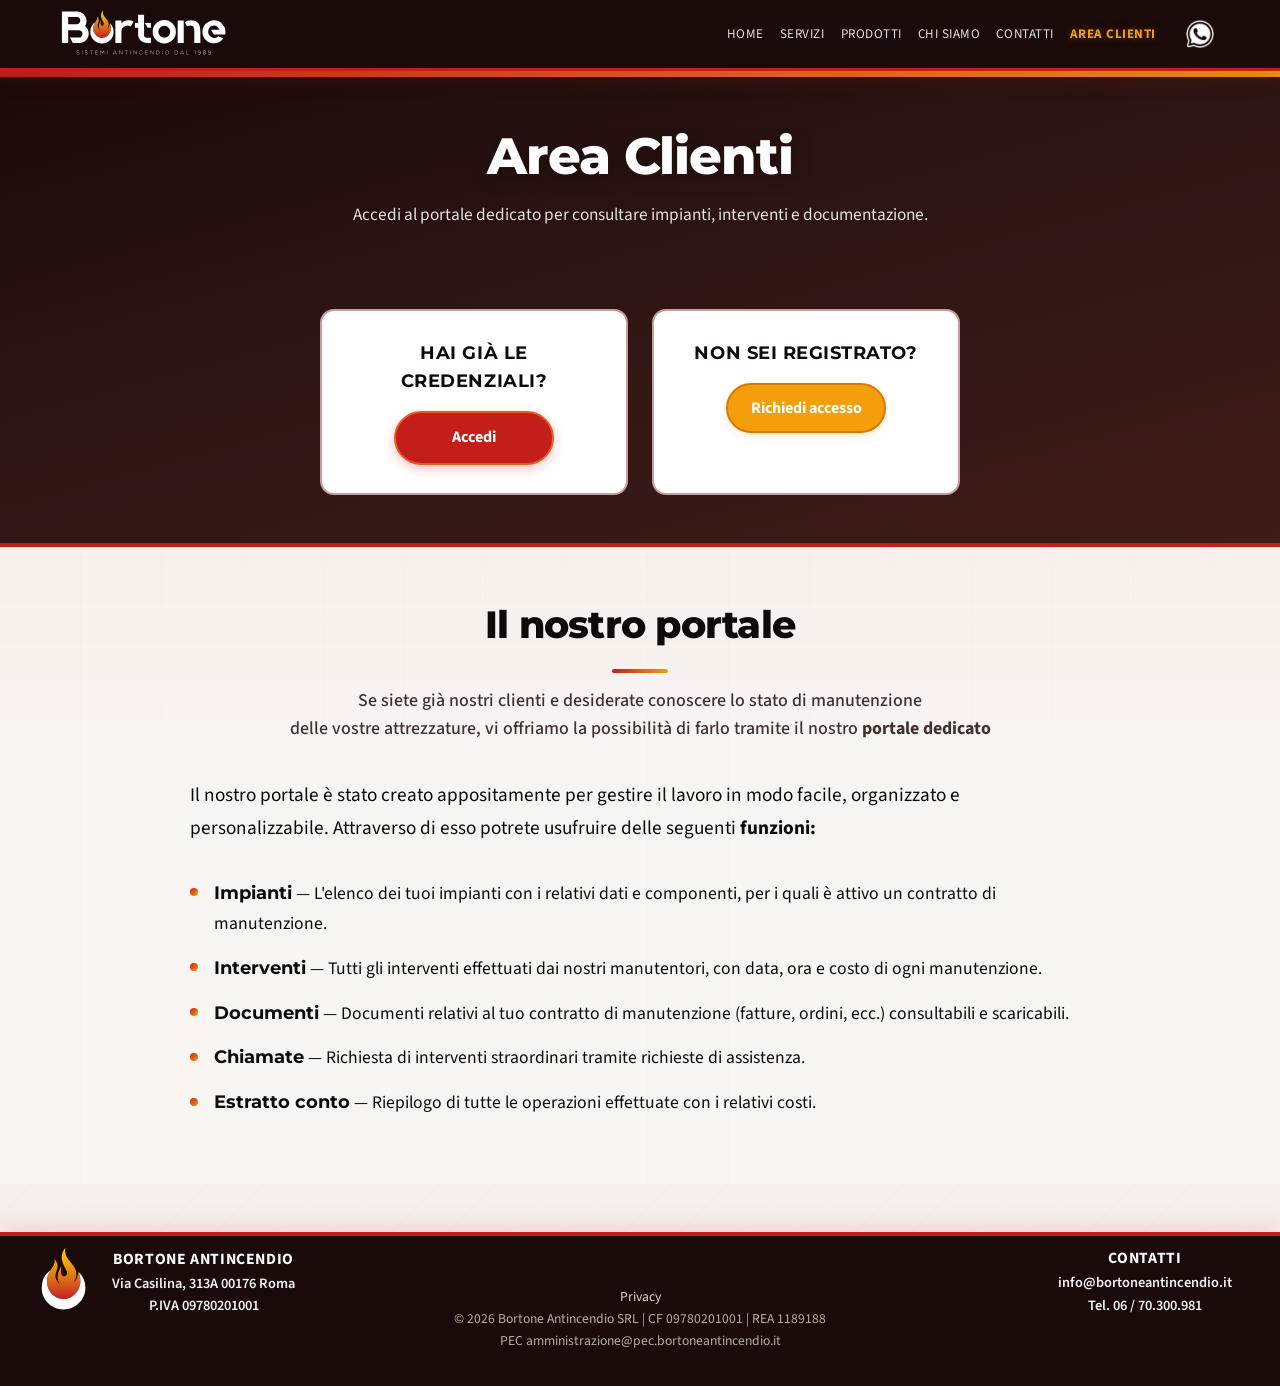
==== commit 3f067914: "Add files via upload" ====
--- a/area-clienti.html
+++ b/area-clienti.html
@@ -3,10 +3,10 @@
   <head>
     <meta charset="UTF-8" />
     <meta name="viewport" content="width=device-width, initial-scale=1" />
-    <title>Area Clienti - Portale assistenza | Bortone Antincendio</title>
+    <title>Area Clienti - Portale impianti antincendio | Bortone Antincendio Roma</title>
     <meta
       name="description"
-      content="Portale clienti Bortone Antincendio: consulta impianti, interventi, documenti e richiedi assistenza."
+      content="Portale clienti Bortone Antincendio: consulta impianti, interventi, documenti e richiedi assistenza. Accesso riservato e richiesta credenziali online."
     />
     <link rel="canonical" href="https://www.bortoneantincendio.it/area-clienti.html" />
     <link rel="icon" type="image/png" sizes="32x32" href="assets/loghetto.png?v=3" />
@@ -16,53 +16,59 @@
     <meta name="theme-color" content="#0b0b0b" />
     <meta name="color-scheme" content="light" />
     <meta name="robots" content="index, follow, max-image-preview:large" />
+    <meta name="format-detection" content="telephone=yes" />
+    <meta name="geo.region" content="IT-RM" />
+    <meta name="geo.placename" content="Roma" />
     <meta property="og:site_name" content="Bortone Antincendio" />
     <meta property="og:type" content="website" />
-    <meta property="og:title" content="Area Clienti - Portale assistenza | Bortone Antincendio" />
+    <meta property="og:title" content="Area Clienti - Portale impianti antincendio | Bortone Antincendio Roma" />
     <meta
       property="og:description"
       content="Portale clienti Bortone Antincendio: consulta impianti, interventi, documenti e richiedi assistenza."
     />
     <meta property="og:url" content="https://www.bortoneantincendio.it/area-clienti.html" />
     <meta property="og:locale" content="it_IT" />
-    <meta property="og:image" content="https://www.bortoneantincendio.it/assets/logo.png" />
+    <meta property="og:image" content="https://www.bortoneantincendio.it/assets/loggo.png" />
     <meta property="og:image:width" content="1200" />
     <meta property="og:image:height" content="630" />
-    <meta property="og:image:alt" content="Bortone Antincendio - Protezione antincendio a Roma" />
+    <meta property="og:image:alt" content="Bortone Antincendio - Area Clienti" />
     <meta name="twitter:card" content="summary_large_image" />
-    <meta name="twitter:title" content="Area Clienti - Portale assistenza | Bortone Antincendio" />
+    <meta name="twitter:title" content="Area Clienti - Portale impianti antincendio | Bortone Antincendio Roma" />
     <meta name="twitter:description" content="Portale clienti Bortone Antincendio: consulta impianti, interventi, documenti e richiedi assistenza." />
-    <meta name="twitter:image" content="https://www.bortoneantincendio.it/assets/logo.png" />
+    <meta name="twitter:image" content="https://www.bortoneantincendio.it/assets/loggo.png" />
     <script type="application/ld+json">
     {
       "@context": "https://schema.org",
-      "@type": "LocalBusiness",
+      "@type": "FireProtectionService",
+      "@id": "https://www.bortoneantincendio.it/#organization",
       "name": "Bortone Antincendio",
       "url": "https://www.bortoneantincendio.it/",
       "logo": "https://www.bortoneantincendio.it/assets/logo-bortone.svg",
+      "image": "https://www.bortoneantincendio.it/assets/loggo.png",
       "description": "Portale clienti Bortone Antincendio: consulta impianti, interventi, documenti e richiedi assistenza.",
       "telephone": "+390670300981",
       "email": "info@bortoneantincendio.it",
+      "priceRange": "€€",
       "address": {
         "@type": "PostalAddress",
         "streetAddress": "Via Casilina, 313A",
         "postalCode": "00176",
         "addressLocality": "Roma",
+        "addressRegion": "RM",
         "addressCountry": "IT"
       },
       "openingHours": "Mo-Fr 08:00-13:00,14:30-17:00",
-      "geo": {
-        "@type": "GeoCoordinates",
-        "latitude": 41.8828,
-        "longitude": 12.5342
-      },
-      "areaServed": "Roma"
+      "geo": { "@type": "GeoCoordinates", "latitude": 41.8828, "longitude": 12.5342 },
+      "areaServed": [
+        { "@type": "City", "name": "Roma" },
+        { "@type": "AdministrativeArea", "name": "Provincia di Roma" }
+      ]
     }
     </script>
     <link rel="preconnect" href="https://fonts.googleapis.com" />
     <link rel="preconnect" href="https://fonts.gstatic.com" crossorigin />
     <link
-      href="https://fonts.googleapis.com/css2?family=Montserrat:wght@400;500;600;700&family=Source+Sans+3:wght@400;500;600;700&display=swap"
+      href="https://fonts.googleapis.com/css2?family=Montserrat:wght@500;600;700;800&family=Source+Sans+3:wght@400;500;600;700&display=swap"
       rel="stylesheet"
     />
     <link rel="stylesheet" href="styles.css" />
@@ -71,89 +77,91 @@
     <a href="#main" class="skip-link">Salta al contenuto</a>
     <header class="site-header">
       <div class="container header-inner">
-        <a class="logo" href="index.html" aria-label="Bortone Antincendio">
+        <a class="logo" href="index.html" aria-label="Bortone Antincendio - Torna alla home">
           <img src="assets/logo-bortone.svg" alt="Logo Bortone Antincendio" width="646" height="806" />
         </a>
-        <button class="nav-toggle" aria-expanded="false" aria-controls="site-nav" aria-label="Apri menu">
+        <button class="nav-toggle" aria-expanded="false" aria-controls="site-nav" aria-label="Apri menu di navigazione">
           Menu
         </button>
-        <nav class="site-nav" id="site-nav">
+        <nav class="site-nav" id="site-nav" aria-label="Navigazione principale">
           <a href="index.html">Home</a>
           <a href="servizi.html">Servizi</a>
           <a href="prodotti.html">Prodotti</a>
           <a href="chi-siamo.html">Chi siamo</a>
           <a href="contatti.html">Contatti</a>
-          <a class="active" href="area-clienti.html">Area Clienti</a>
+          <a class="active" href="area-clienti.html" aria-current="page">Area Clienti</a>
         </nav>
         <a href="https://wa.me/393206472865" target="_blank" rel="noopener" class="header-icon-link" aria-label="Scrivici su WhatsApp">
-          <img src="assets/icons8-whatsapp-64.png" class="header-icon" alt="" width="28" height="28">
+          <img src="assets/icons8-whatsapp-64.png" class="header-icon" alt="" width="28" height="28" loading="lazy" decoding="async">
         </a>
       </div>
     </header>
 
-
     <main id="main">
-      <section class="hero area-clienti-hero">
+      <section class="hero area-clienti-hero" aria-labelledby="hero-title">
         <div class="hero-stripe" aria-hidden="true"></div>
         <div class="container">
           <div class="area-clienti-hero-inner">
-            <h1 class="reveal">Area Clienti</h1>
+            <h1 id="hero-title" class="reveal">Area Clienti</h1>
             <p class="reveal area-clienti-lead" data-delay="1">
               Accedi al portale dedicato per consultare impianti, interventi e documentazione.
             </p>
             <div class="area-clienti-cta reveal">
               <div class="area-clienti-cta-box">
-                <h3>Hai già le credenziali?</h3>
+                <h2>Hai già le credenziali?</h2>
                 <a href="https://app.taylorweb.it/login.php" class="button primary" target="_blank" rel="noopener noreferrer">Accedi</a>
               </div>
               <div class="area-clienti-cta-box">
-                <h3>Non sei registrato?</h3>
-                <a href="#" class="button home-services-cta" id="open-access-popup">Richiedi accesso</a>
+                <h2>Non sei registrato?</h2>
+                <button type="button" class="button home-services-cta" id="open-access-popup" aria-haspopup="dialog" aria-controls="access-popup-overlay">Richiedi accesso</button>
               </div>
             </div>
 
-            <!-- Popup Accesso Clienti globale -->
-              <div id="access-popup-overlay" class="access-popup-overlay" style="display:none;" aria-hidden="true">
-                <div class="access-popup-modal" role="dialog" aria-modal="true" aria-labelledby="access-popup-title">
-                  <button class="access-popup-close" id="close-access-popup" title="Chiudi" type="button">&times;</button>
-                  <h2 id="access-popup-title" class="access-popup-title">Richiedi accesso</h2>
-                  <div class="access-popup-menu">
-                    <span class="access-popup-menu-item active" data-type="azienda">Azienda/Privato</span>
-                    <span class="access-popup-menu-item" data-type="admin">Amministratore</span>
+            <div id="access-popup-overlay" class="access-popup-overlay" hidden>
+              <div class="access-popup-modal" role="dialog" aria-modal="true" aria-labelledby="access-popup-title">
+                <button class="access-popup-close" id="close-access-popup" title="Chiudi" type="button" aria-label="Chiudi finestra">&times;</button>
+                <h2 id="access-popup-title" class="access-popup-title">Richiedi accesso</h2>
+                <div class="access-popup-menu" role="tablist" aria-label="Tipo di richiesta">
+                  <button type="button" class="access-popup-menu-item active" data-type="azienda" role="tab" aria-selected="true">Azienda/Privato</button>
+                  <button type="button" class="access-popup-menu-item" data-type="admin" role="tab" aria-selected="false">Amministratore</button>
+                </div>
+                <form id="access-popup-form" class="access-popup-form" action="https://formspree.io/f/mjglabyd" method="post" aria-label="Modulo richiesta credenziali area clienti">
+                  <input type="hidden" name="subject" value="RICHIESTA CREDENZIALI" />
+                  <input type="hidden" name="_origine" value="RICHIESTA CREDENZIALI" />
+                  <div class="form-honeypot" aria-hidden="true">
+                    <label for="access-popup-website">Non compilare</label>
+                    <input type="text" id="access-popup-website" name="website" tabindex="-1" autocomplete="off" />
                   </div>
-                  <form id="access-popup-form" class="access-popup-form" action="https://formspree.io/f/mykdylqn" method="post" style="display:block;">
-                    <input type="hidden" name="subject" value="Richiesta accesso area clienti" />
-                    <div class="form-honeypot" aria-hidden="true">
-                      <label for="access-popup-website">Non compilare</label>
-                      <input type="text" id="access-popup-website" name="website" tabindex="-1" autocomplete="off" />
-                    </div>
-                    <input type="text" id="access-popup-nome" name="name" placeholder="Nome azienda / Nome e cognome" required autocomplete="off" />
-                    <input type="email" name="email" placeholder="Email" required autocomplete="off" />
-                    <input type="tel" name="phone" placeholder="Numero di telefono" autocomplete="off" />
-                    <div class="access-popup-submit-wrap">
-                      <button type="submit" class="access-popup-submit" id="access-popup-submit-btn">Invia richiesta</button>
-                    </div>
-                    <div style="text-align:center; margin-top:10px; color:#111; font-size:0.98em; font-family:'Source Sans 3',sans-serif;">
-                      riceverai una mail con le tue credenziali di accesso
-                    </div>
-                    <p class="form-hint" id="access-popup-status"></p>
-                  </form>
-                </div>
+                  <label for="access-popup-nome" class="visually-hidden">Nome azienda o nome e cognome</label>
+                  <input type="text" id="access-popup-nome" name="name" placeholder="Nome azienda / Nome e cognome" required autocomplete="organization" />
+                  <label for="access-popup-email" class="visually-hidden">Email</label>
+                  <input type="email" id="access-popup-email" name="email" placeholder="Email" required autocomplete="email" />
+                  <label for="access-popup-phone" class="visually-hidden">Numero di telefono</label>
+                  <input type="tel" id="access-popup-phone" name="phone" placeholder="Numero di telefono" autocomplete="tel" />
+                  <div class="access-popup-submit-wrap">
+                    <button type="submit" class="access-popup-submit" id="access-popup-submit-btn">Invia richiesta</button>
+                  </div>
+                  <p class="access-popup-info">
+                    Riceverai una mail con le tue credenziali di accesso.
+                  </p>
+                  <p class="form-hint" id="access-popup-status" role="status" aria-live="polite"></p>
+                </form>
               </div>
             </div>
           </div>
+        </div>
       </section>
 
-      <section class="section company-story area-clienti-section">
+      <section class="section company-story area-clienti-section" aria-labelledby="portale-title">
         <div class="container">
           <div class="section-header">
-            <h2 class="reveal">Il nostro portale</h2>
+            <h2 id="portale-title" class="reveal">Il nostro portale</h2>
             <p class="reveal" data-delay="1">
               Se siete già nostri clienti e desiderate conoscere lo stato di manutenzione<br>delle vostre attrezzature, vi offriamo la possibilità di farlo tramite il nostro <strong>portale dedicato</strong>
             </p>
           </div>
           <div class="company-story-body reveal">
-            <p style="font-family: 'Source Sans 3', sans-serif; font-size: 1.12rem;">
+            <p class="area-clienti-intro">
               Il nostro portale è stato creato appositamente per gestire il lavoro in modo facile, organizzato e personalizzabile. Attraverso di esso potrete usufruire delle seguenti <strong>funzioni:</strong>
             </p>
           </div>
@@ -175,8 +183,6 @@
               <strong>Estratto conto</strong> — Riepilogo di tutte le operazioni effettuate con i relativi costi.
             </li>
           </ul>
-
-          <!-- area-clienti-cta spostata sopra, subito sotto il titolo -->
         </div>
       </section>
     </main>
@@ -185,7 +191,7 @@
       <div class="container footer-grid">
         <div>
           <div class="footer-brand">
-            <img class="footer-logo" src="assets/loghetto-black.svg" alt="Logo Bortone Antincendio" width="646" height="806" />
+            <img class="footer-logo" src="assets/loghetto-black.svg" alt="Logo Bortone Antincendio" width="646" height="806" loading="lazy" decoding="async" />
             <div>
               <strong>Bortone Antincendio</strong>
               <p class="footer-highlight">Via Casilina, 313A 00176 Roma</p>
@@ -195,8 +201,12 @@
         </div>
         <div>
           <strong>Contatti</strong>
-          <p class="footer-highlight">info@bortoneantincendio.it</p>
-          <p class="footer-highlight">Tel. 06 / 70.300.981</p>
+          <p class="footer-highlight">
+            <a href="mailto:info@bortoneantincendio.it">info@bortoneantincendio.it</a>
+          </p>
+          <p class="footer-highlight">
+            <a href="tel:+390670300981">Tel. 06 / 70.300.981</a>
+          </p>
         </div>
       </div>
       <div class="container footer-legal">
@@ -208,6 +218,6 @@
       </div>
     </footer>
 
-    <script src="script.js"></script>
+    <script src="script.js" defer></script>
   </body>
 </html>
--- a/styles.css
+++ b/styles.css
@@ -77,6 +77,21 @@
   margin: 0 2px;
   outline: none;
   box-shadow: none;
+  -webkit-appearance: none;
+  appearance: none;
+}
+.access-popup-modal .access-popup-info,
+.access-popup-info {
+  text-align: center;
+  margin-top: 10px;
+  color: #111;
+  font-size: 0.98em;
+  font-family: 'Source Sans 3', sans-serif;
+  line-height: 1.4;
+}
+.area-clienti-intro {
+  font-family: 'Source Sans 3', sans-serif;
+  font-size: 1.12rem;
 }
 .access-popup-menu-item.active,
 .access-popup-menu-item:hover { color: var(--accent-amber); }
@@ -87,7 +102,7 @@
   margin-top: 8px;
 }
 .access-popup-form .access-popup-submit {
-  align-self: center !important;
+  align-self: center;
   display: block;
 }
 .access-popup-form input {
@@ -162,6 +177,18 @@
 .skip-link:focus {
   left: 0;
 }
+.visually-hidden {
+  position: absolute !important;
+  width: 1px;
+  height: 1px;
+  padding: 0;
+  margin: -1px;
+  overflow: hidden;
+  clip: rect(0, 0, 0, 0);
+  white-space: nowrap;
+  border: 0;
+}
+[hidden] { display: none; }
 body {
   margin: 0;
   font-family: "Source Sans 3", sans-serif;
@@ -228,33 +255,6 @@
   object-fit: contain;
   background: transparent;
 }
-.header-login-btn {
-  display: inline-flex;
-  align-items: center;
-  padding: 8px 16px;
-  background: var(--accent-amber);
-  border: 1px solid #d97706;
-  border-radius: 6px;
-  color: #000000;
-  font-size: 0.85rem;
-  font-weight: 600;
-  transition: all 0.2s ease;
-  white-space: nowrap;
-  margin-left: auto;
-  margin-right: 12px;
-  box-shadow: 0 2px 8px rgba(245, 158, 11, 0.3);
-}
-.header-login-btn:hover {
-  background: #f3cd41;
-  border-color: #b45309;
-  color: #2a1404;
-  transform: translateY(-1px);
-  box-shadow: 0 4px 12px rgba(245, 158, 11, 0.4);
-}
-.header-login-btn:focus-visible {
-  outline: 2px solid var(--accent);
-  outline-offset: 2px;
-}
 .nav-toggle {
   background: transparent;
   border: 1px solid var(--stroke);
@@ -485,12 +485,17 @@
   border: none;
   padding: 12px 22px;
   border-radius: 999px;
+  font-family: inherit;
+  font-size: 1rem;
   font-weight: 600;
   display: inline-flex;
   align-items: center;
   gap: 10px;
   cursor: pointer;
   transition: transform 0.2s ease, box-shadow 0.2s ease, background 0.2s ease, color 0.2s ease;
+  -webkit-appearance: none;
+  appearance: none;
+  text-decoration: none;
 }
 .button.small { padding: 6px 12px; font-size: 0.8rem; border-radius: 6px; }
 .button.primary {
@@ -738,7 +743,7 @@
 .contact-map-card { display: flex; flex-direction: column; height: 100%; min-height: 0; padding: 24px; }
 .contact-form-card .form-grid { display: flex; flex-direction: column; flex: 1; min-height: 0; gap: 14px; }
 .contact-form-card .form-grid textarea { flex: 1; min-height: 80px; resize: vertical; }
-.contact-form-card .form-grid .form-hint { margin: 0; font-size: 0.9rem; color: var(--muted); flex-shrink: 0; }
+.contact-form-card .form-grid .form-hint { margin: 0; font-size: 0.9rem; color: rgba(255,255,255,0.88); flex-shrink: 0; }
 .form-hint { font-size: 0.9rem; color: var(--muted); }
 .contact-map-card .map-actions { display: flex; flex-direction: column; align-items: center; margin-top: auto; padding-top: 2px; flex-shrink: 0; }
 .contact-map-card .map-actions .contact-map-hint { font-size: 0.9rem; color: var(--muted); text-align: center; margin: 0 0 2px; width: 100%; }
@@ -960,6 +965,7 @@
   border-color: var(--accent);
   box-shadow: 0 12px 28px rgba(196, 30, 26, 0.12);
 }
+.area-clienti-cta-box h2,
 .area-clienti-cta-box h3 {
   margin: 0 0 16px;
   font-family: "Montserrat", sans-serif;
@@ -1040,6 +1046,7 @@
 .services-section .banner {
   background: url('assets/antincendio.png') center center/cover no-repeat;
 }
+.banner h2,
 .banner h3 { margin: 0; font-size: 2rem; font-weight: 800; color: var(--black); }
 .banner p { margin: 0; color: var(--muted); }
 .banner .button.home-services-cta,
@@ -1058,6 +1065,7 @@
   align-items: center;
   text-align: center;
 }
+.chi-siamo-banner h2,
 .chi-siamo-banner h3,
 .chi-siamo-banner-title {
   margin: 0 0 8px;
@@ -1149,7 +1157,14 @@
 .form-grid textarea { min-height: 140px; resize: vertical; }
 .form-grid button { justify-self: center; min-width: 220px; justify-content: center; }
 .contact-form-card .form-grid button.contact-cta-btn { min-width: unset; }
-.form-hint { font-size: 0.9rem; color: #fff !important; }
+.access-popup-modal .access-popup-form .form-hint,
+.access-popup-form .form-hint { color: var(--text); text-align: center; margin: 6px 0 0; min-height: 1.2em; font-size: 0.9rem; }
+.access-popup-modal .access-popup-form .form-hint.success,
+.access-popup-form .form-hint.success { color: #16a34a; }
+.access-popup-modal .access-popup-form .form-hint.error,
+.access-popup-form .form-hint.error { color: var(--accent); }
+.contact-form-card .form-grid .form-hint.success { color: #4ade80; }
+.contact-form-card .form-grid .form-hint.error { color: #fda4af; }
 .reveal {
   opacity: 0;
   transform: translateY(18px);
@@ -1254,7 +1269,6 @@
   }
   .logo { order: 1; flex: 1 1 auto; min-width: 0; max-width: none; gap: 0; }
   .logo img { width: auto; height: 42px; }
-  .header-login-btn { order: 2; flex: 0 0 auto; margin-left: auto; margin-right: 10px; padding: 7px 14px; font-size: 0.82rem; }
   .nav-toggle { order: 3; flex: 0 0 auto; display: inline-flex !important; margin-left: 0; padding: 9px 11px; font-size: 0.86rem; font-weight: 600; border-radius: 10px; cursor: pointer; z-index: 101; pointer-events: auto; }
   .header-icon-link{order:2;margin-left:0;margin-right:8px;}
   .site-nav {
@@ -1357,7 +1371,6 @@
   .header-inner { gap: 8px; padding: 12px 0; }
   .logo { max-width: none; gap: 8px; }
   .logo img { width: auto; height: 36px; }
-  .header-login-btn { padding: 6px 12px; font-size: 0.75rem; margin-right: 8px; }
   .nav-toggle { padding: 8px 10px; font-size: 0.8rem; }
   .hero .hero-eyebrow { font-size: 0.75rem; letter-spacing: 0.08em; }
   .summary-section .stats { gap: 8px; grid-template-columns: 1fr; }
@@ -1591,7 +1604,8 @@
 .prodotto-uses {
   margin-top: 4px;
 }
-.prodotto-uses h3 {
+.prodotto-uses h3,
+.prodotto-uses h4 {
   margin: 0 0 8px;
   font-family: "Montserrat", sans-serif;
   font-size: 0.95rem;
@@ -1665,6 +1679,50 @@
   box-shadow: 0 12px 32px rgba(0, 0, 0, 0.08);
   z-index: 0;
 }
+.map-stats {
+  list-style: none;
+  padding: 0;
+  margin: 0 auto 28px;
+  max-width: 900px;
+  display: grid;
+  grid-template-columns: repeat(4, 1fr);
+  gap: 18px;
+}
+.map-stats li {
+  display: flex;
+  flex-direction: column;
+  align-items: center;
+  gap: 4px;
+  padding: 14px 8px;
+  border-top: 2px solid var(--accent);
+  background: linear-gradient(180deg, rgba(196, 30, 26, 0.04) 0%, transparent 100%);
+  border-radius: 0 0 10px 10px;
+}
+.map-stats-num {
+  font-family: "Montserrat", sans-serif;
+  font-weight: 800;
+  font-size: clamp(1.6rem, 3.4vw, 2.2rem);
+  line-height: 1;
+  color: var(--text);
+  letter-spacing: -0.02em;
+}
+.map-stats-plus {
+  color: var(--accent);
+  margin-left: 2px;
+}
+.map-stats-label {
+  font-size: 0.88rem;
+  color: var(--muted);
+  font-weight: 500;
+  text-align: center;
+  letter-spacing: 0.01em;
+}
+@media (max-width: 640px) {
+  .map-stats { grid-template-columns: repeat(2, 1fr); gap: 12px; margin-bottom: 22px; }
+  .map-stats li { padding: 12px 6px; }
+  .map-stats-label { font-size: 0.82rem; }
+}
+
 .clienti-map-wrap {
   max-width: 900px;
   margin: 0 auto;
@@ -1851,9 +1909,12 @@
   border-left: 4px solid var(--accent);
   border-radius: 2px 12px 12px 2px;
   padding: 24px 28px;
+  margin: 0;
+  min-width: 0;
   box-shadow: 0 2px 12px rgba(0,0,0,0.06);
   transition: box-shadow 0.25s ease, transform 0.25s ease;
 }
+fieldset.preventivo-card { display: block; }
 .preventivo-card:hover {
   box-shadow: 0 8px 28px rgba(0,0,0,0.1);
   transform: translateY(-2px);
@@ -1992,11 +2053,6 @@
   padding: 10px 12px;
   margin-top: 8px;
 }
-.preventivo-incluso {
-  color: #16a34a !important;
-  font-weight: 700;
-  font-size: 0.88rem;
-}
 .preventivo-voce-info-only .preventivo-voce-info strong {
   color: #16a34a;
 }
@@ -2043,11 +2099,15 @@
   align-items: center;
   gap: 8px;
 }
-.supporti-inline-field span {
+.supporti-inline-field span,
+.supporti-inline-field label {
   font-size: 0.92rem;
   font-weight: 600;
   color: var(--black);
   white-space: nowrap;
+  text-transform: none;
+  letter-spacing: 0;
+  font-family: inherit;
 }
 .supporti-inline-field input[type="number"] {
   width: 72px;
@@ -2065,12 +2125,16 @@
   border-color: var(--accent);
   outline: none;
 }
-.preventivo-risultato-title {
-  font-size: 1.4rem !important;
-  text-transform: none !important;
-  letter-spacing: -0.01em !important;
-  color: var(--accent) !important;
-  margin: 0 0 18px !important;
+.preventivo-open-result .preventivo-risultato-title,
+h3.preventivo-risultato-title {
+  font-size: 1.4rem;
+  text-transform: none;
+  letter-spacing: -0.01em;
+  color: var(--accent);
+  margin: 0 0 18px;
+  display: block;
+  font-family: "Montserrat", sans-serif;
+  font-weight: 700;
 }
 .preventivo-totale-row {
   display: flex;
@@ -2111,6 +2175,18 @@
   font-size: 0.82rem;
   color: var(--muted);
   line-height: 1.5;
+}
+.preventivo-send-hint {
+  text-align: center;
+  font-size: 0.85rem;
+  color: var(--muted);
+  line-height: 1.55;
+  max-width: 560px;
+  margin: 6px auto 14px;
+  padding: 10px 16px;
+  background: rgba(196, 30, 26, 0.04);
+  border-radius: 10px;
+  border: 1px solid rgba(196, 30, 26, 0.12);
 }
 .preventivo-submit-wrap {
   display: flex;
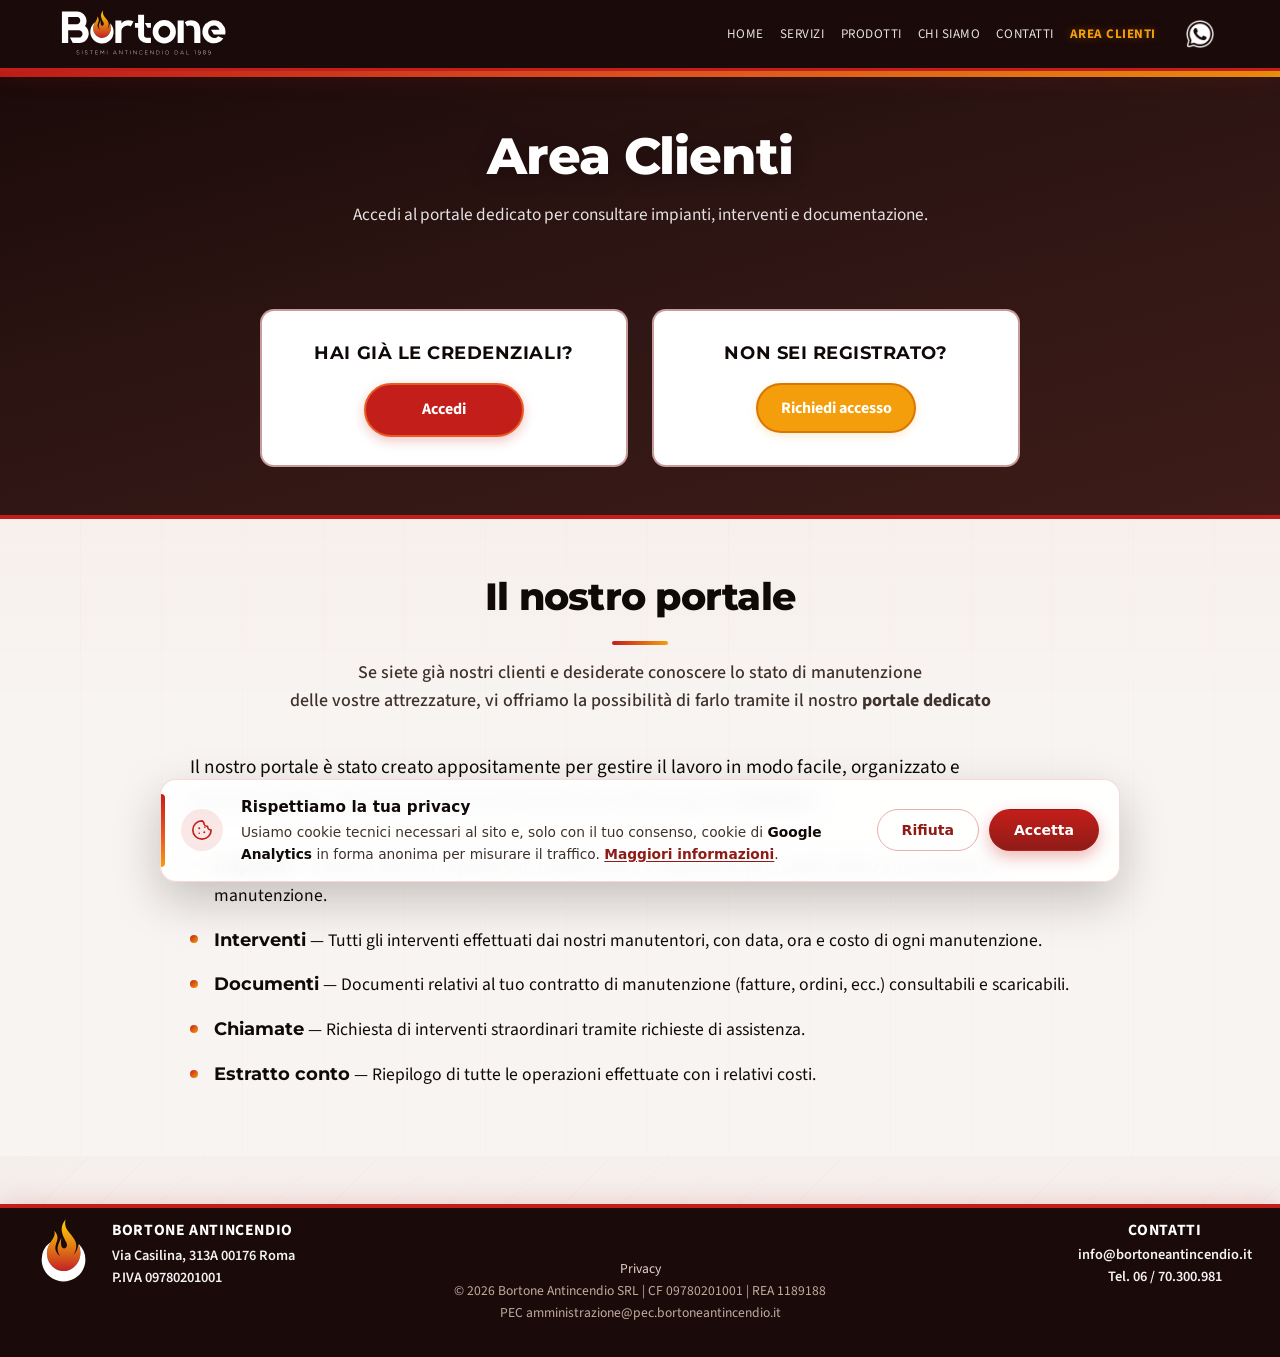
==== commit 4c94e99c: "Add files via upload" ====
--- a/area-clienti.html
+++ b/area-clienti.html
@@ -1,6 +1,24 @@
 <!DOCTYPE html>
 <html lang="it">
   <head>
+    <!-- Google tag (gtag.js) + Consent Mode v2 (GDPR) -->
+    <script async src="https://www.googletagmanager.com/gtag/js?id=G-9JVYF8W64M"></script>
+    <script>
+      window.dataLayer = window.dataLayer || [];
+      function gtag(){dataLayer.push(arguments);}
+
+      gtag('consent', 'default', {
+        ad_storage: 'denied',
+        ad_user_data: 'denied',
+        ad_personalization: 'denied',
+        analytics_storage: 'denied',
+        wait_for_update: 500
+      });
+
+      gtag('js', new Date());
+      gtag('config', 'G-9JVYF8W64M', { anonymize_ip: true });
+    </script>
+    <script src="cookie-consent.js" defer></script>
     <meta charset="UTF-8" />
     <meta name="viewport" content="width=device-width, initial-scale=1" />
     <title>Area Clienti - Portale impianti antincendio | Bortone Antincendio Roma</title>
@@ -77,14 +95,14 @@
     <a href="#main" class="skip-link">Salta al contenuto</a>
     <header class="site-header">
       <div class="container header-inner">
-        <a class="logo" href="index.html" aria-label="Bortone Antincendio - Torna alla home">
+        <a class="logo" href="/" aria-label="Bortone Antincendio - Torna alla home">
           <img src="assets/logo-bortone.svg" alt="Logo Bortone Antincendio" width="646" height="806" />
         </a>
         <button class="nav-toggle" aria-expanded="false" aria-controls="site-nav" aria-label="Apri menu di navigazione">
           Menu
         </button>
         <nav class="site-nav" id="site-nav" aria-label="Navigazione principale">
-          <a href="index.html">Home</a>
+          <a href="/">Home</a>
           <a href="servizi.html">Servizi</a>
           <a href="prodotti.html">Prodotti</a>
           <a href="chi-siamo.html">Chi siamo</a>
--- a/styles.css
+++ b/styles.css
@@ -80,7 +80,6 @@
   -webkit-appearance: none;
   appearance: none;
 }
-.access-popup-modal .access-popup-info,
 .access-popup-info {
   text-align: center;
   margin-top: 10px;
@@ -201,7 +200,32 @@
     #f5f0ed;
   min-height: 100vh;
   line-height: 1.6;
-  overflow-x: hidden;
+  overflow-x: clip;
+}
+/* Sfondo arricchito sui monitor grandi (≥1500px). Sotto, identico all'originale. */
+@media (min-width: 1500px) {
+  body {
+    background:
+      radial-gradient(ellipse 55% 85% at 0% 42%, rgba(196, 30, 26, 0.085), transparent 58%),
+      radial-gradient(ellipse 55% 85% at 100% 58%, rgba(232, 92, 36, 0.09), transparent 58%),
+      radial-gradient(1200px 700px at 50% 0%, rgba(245, 158, 11, 0.06), transparent 50%),
+      linear-gradient(135deg, rgba(196, 30, 26, 0.045) 0%, transparent 48%),
+      repeating-linear-gradient(-45deg, transparent, transparent 40px, rgba(196, 30, 26, 0.028) 40px, rgba(196, 30, 26, 0.028) 41px),
+      repeating-linear-gradient(90deg, transparent 0, transparent 72px, rgba(196, 30, 26, 0.02) 72px, rgba(196, 30, 26, 0.02) 73px),
+      #ede6e1;
+  }
+}
+@media (min-width: 1900px) {
+  body {
+    background:
+      radial-gradient(ellipse 58% 90% at 0% 38%, rgba(196, 30, 26, 0.095), transparent 60%),
+      radial-gradient(ellipse 58% 90% at 100% 62%, rgba(232, 92, 36, 0.1), transparent 60%),
+      radial-gradient(1400px 800px at 50% -8%, rgba(245, 158, 11, 0.07), transparent 52%),
+      linear-gradient(135deg, rgba(196, 30, 26, 0.05) 0%, transparent 45%),
+      repeating-linear-gradient(-45deg, transparent, transparent 40px, rgba(196, 30, 26, 0.03) 40px, rgba(196, 30, 26, 0.03) 41px),
+      repeating-linear-gradient(90deg, transparent 0, transparent 64px, rgba(196, 30, 26, 0.022) 64px, rgba(196, 30, 26, 0.022) 65px),
+      #ebe4df;
+  }
 }
 a {
   color: inherit;
@@ -215,7 +239,7 @@
 .container {
   width: min(92%, var(--max-w));
   margin: 0 auto;
-  overflow-x: hidden;
+  overflow-x: clip;
   max-width: 100%;
 }
 .site-header {
@@ -300,6 +324,22 @@
   border-bottom: 4px solid var(--accent);
   box-shadow: inset 0 1px 0 rgba(255,255,255,0.06);
 }
+@media (min-width: 1500px) {
+  .hero {
+    background:
+      radial-gradient(ellipse 50% 120% at 0% 30%, rgba(196, 30, 26, 0.35), transparent 58%),
+      radial-gradient(ellipse 50% 120% at 100% 70%, rgba(232, 92, 36, 0.18), transparent 58%),
+      linear-gradient(165deg, var(--flame-dark) 0%, #2d1513 45%, #3d1c19 100%);
+  }
+}
+@media (min-width: 1900px) {
+  .hero {
+    background:
+      radial-gradient(ellipse 55% 130% at 0% 25%, rgba(196, 30, 26, 0.4), transparent 60%),
+      radial-gradient(ellipse 55% 130% at 100% 75%, rgba(232, 92, 36, 0.22), transparent 60%),
+      linear-gradient(165deg, var(--flame-dark) 0%, #2d1513 42%, #3d1c19 100%);
+  }
+}
 .hero-stripe {
   position: absolute;
   top: 0;
@@ -362,13 +402,11 @@
   background: var(--accent-orange);
   box-shadow: 0 4px 14px rgba(232, 92, 36, 0.28);
 }
-.hero .button.ghost,
-.hero .button.hero-ghost {
+.hero .button.ghost {
   border-color: rgba(255,255,255,0.5);
   color: var(--white);
 }
-.hero .button.ghost:hover,
-.hero .button.hero-ghost:hover {
+.hero .button.ghost:hover {
   background: rgba(255,255,255,0.12);
   border-color: var(--white);
   color: var(--white);
@@ -390,7 +428,7 @@
 .hero .button.home-services-cta:hover { color: var(--white); }
 .contact-hero {
   text-align: center;
-  overflow-x: hidden;
+  overflow-x: clip;
 }
 .contact-hero h1,
 .contact-hero .contact-hero-sub {
@@ -407,11 +445,13 @@
   position: relative;
   z-index: 2;
   margin: 0 0 18px;
+  line-height: 1.2;
+  padding-block: 0.06em;
 }
 .contact-hero-inner {
   max-width: 920px;
   margin: 0 auto;
-  overflow-x: hidden;
+  overflow-x: clip;
   width: 100%;
   position: relative;
   z-index: 1;
@@ -419,7 +459,7 @@
 .contact-hero-grid-wrap {
   margin: 16px 0 8px;
   width: 100%;
-  overflow-x: hidden;
+  overflow-x: clip;
 }
 .contact-hero-grid {
   display: grid;
@@ -497,7 +537,6 @@
   appearance: none;
   text-decoration: none;
 }
-.button.small { padding: 6px 12px; font-size: 0.8rem; border-radius: 6px; }
 .button.primary {
   background: var(--accent);
   color: var(--white);
@@ -628,6 +667,28 @@
     repeating-linear-gradient(90deg, transparent, transparent 80px, rgba(232, 92, 36, 0.02) 80px, rgba(232, 92, 36, 0.02) 81px),
     #f8f4f1;
 }
+@media (min-width: 1500px) {
+  .section,
+  .intro-roma {
+    background:
+      radial-gradient(ellipse 48% 100% at 0% 50%, rgba(196, 30, 26, 0.055), transparent 52%),
+      radial-gradient(ellipse 48% 100% at 100% 50%, rgba(232, 92, 36, 0.05), transparent 52%),
+      linear-gradient(180deg, rgba(196, 30, 26, 0.025) 0%, transparent 32%),
+      repeating-linear-gradient(90deg, transparent, transparent 72px, rgba(232, 92, 36, 0.024) 72px, rgba(232, 92, 36, 0.024) 73px),
+      #f3ede8;
+  }
+}
+@media (min-width: 1900px) {
+  .section,
+  .intro-roma {
+    background:
+      radial-gradient(ellipse 52% 100% at 0% 48%, rgba(196, 30, 26, 0.065), transparent 54%),
+      radial-gradient(ellipse 52% 100% at 100% 52%, rgba(232, 92, 36, 0.055), transparent 54%),
+      linear-gradient(180deg, rgba(196, 30, 26, 0.03) 0%, transparent 35%),
+      repeating-linear-gradient(90deg, transparent, transparent 64px, rgba(232, 92, 36, 0.028) 64px, rgba(232, 92, 36, 0.028) 65px),
+      #f0eae4;
+  }
+}
 .intro-roma__grid {
   display: grid;
   grid-template-columns: repeat(2, minmax(0, 1fr));
@@ -719,14 +780,6 @@
 }
 .section-header h2 { margin: 0; font-size: 2rem; color: var(--black); font-weight: 800; }
 .section-header p { margin: 0 auto; color: var(--muted); max-width: 520px; }
-.card-grid {
-  display: grid;
-  grid-template-columns: repeat(auto-fit, minmax(240px, 1fr));
-  align-items: stretch;
-  justify-content: center;
-  max-width: 1000px;
-  margin: 0 auto;
-}
 .contact-cards-grid {
   display: grid;
   grid-template-columns: 1fr 1fr;
@@ -757,33 +810,6 @@
   text-align: center; text-decoration: none; white-space: nowrap; cursor: pointer; border-radius: 999px;
 }
 .contact-form-card .form-grid .contact-cta-btn { justify-self: center; }
-.services-grid {
-  display: grid;
-  grid-template-columns: repeat(6, minmax(0, 1fr));
-  gap: 16px;
-  max-width: 1080px;
-  margin: 0 auto;
-}
-.services-grid .card {
-  grid-column: span 2;
-}
-.services-grid .card:nth-last-child(2) {
-  grid-column: 2 / span 2;
-}
-.services-grid .card:last-child {
-  grid-column: 4 / span 2;
-}
-@media (max-width: 980px) {
-  .services-grid {
-    grid-template-columns: repeat(2, minmax(0, 1fr));
-    gap: 14px;
-  }
-  .services-grid .card,
-  .services-grid .card:nth-last-child(2),
-  .services-grid .card:last-child {
-    grid-column: auto;
-  }
-}
 .card {
   background: var(--white);
   border: 2px solid rgba(196, 30, 26, 0.15);
@@ -812,36 +838,6 @@
   height: 5px;
   background: linear-gradient(90deg, var(--accent) 0%, var(--accent-orange) 100%);
 }
-.card-head {
-  display: flex;
-  align-items: center;
-  gap: 12px;
-  flex-direction: column;
-  justify-content: center;
-  width: 100%;
-}
-.card-head strong {
-  display: block;
-  width: 100%;
-  text-align: center;
-  font-size: 1.2rem;
-}
-.service-icon {
-  width: auto;
-  height: auto;
-  border: none;
-  border-radius: 0;
-  display: inline-flex;
-  align-items: center;
-  justify-content: center;
-  font-size: 34px;
-  line-height: 1;
-  background: transparent;
-}
-.service-icon svg {
-  width: 26px;
-  height: 26px;
-}
 .card strong {
   font-size: 1.05rem;
   min-height: 44px;
@@ -851,17 +847,6 @@
   margin: 0;
   color: var(--muted);
   text-align: center;
-}
-.feature-grid .card {
-  text-align: left;
-  align-items: stretch;
-}
-.feature-grid .card strong {
-  font-size: 1.2rem;
-  text-align: left;
-}
-.feature-grid .card p {
-  text-align: left;
 }
 .company-story {
   padding: 48px 0 52px;
@@ -914,7 +899,7 @@
   color: var(--black);
 }
 .area-clienti-hero { text-align: center; padding: 56px 0 48px; }
-.area-clienti-hero-inner { max-width: 640px; margin: 0 auto; }
+.area-clienti-hero-inner { max-width: 760px; margin: 0 auto; }
 .area-clienti-lead { color: rgba(255,255,255,0.92); font-size: 1.1rem; margin: 0; }
 .area-clienti-section .container { max-width: 900px; }
 .area-clienti-features {
@@ -1015,7 +1000,7 @@
   background: rgba(196, 30, 26, 0.12);
   border: 2px solid rgba(122, 7, 5, 0.674);
 }
-.hero-card-icon { border-color: rgb(117, 13, 11); background: rgba(196, 30, 26, 0.12); }
+.hero-card-icon { border-color: rgb(117, 13, 11); }
 .intro-roma__icon { width: 40px; height: 40px; border-color: rgba(196, 30, 26, 0.3); background: rgba(196, 30, 26, 0.1); }
 .hero-card-icon svg, .intro-roma__icon svg, .stat-icon svg { width: 20px; height: 20px; }
 .stat h3 { margin: 0; font-size: 1.6rem; text-align: center; color: var(--black); }
@@ -1095,6 +1080,14 @@
   text-align: left;
   box-shadow: 0 -4px 24px rgba(196, 30, 26, 0.15);
 }
+@media (min-width: 1500px) {
+  .site-footer {
+    background:
+      radial-gradient(ellipse 45% 120% at 0% 50%, rgba(196, 30, 26, 0.22), transparent 55%),
+      radial-gradient(ellipse 45% 120% at 100% 50%, rgba(232, 92, 36, 0.1), transparent 55%),
+      var(--flame-dark);
+  }
+}
 .footer-legal {
   text-align: center;
   font-size: 0.85rem;
@@ -1129,14 +1122,16 @@
   margin-left: 28px;
 }
 .footer-grid > div:last-child {
+  padding-right: 0;
   justify-self: end;
   margin-right: 28px;
-  text-align: center;
-}
+}
+.footer-grid > div:last-child p,
+.footer-grid > div:last-child strong { text-align: center; }
 .footer-grid p { margin: 2px 0; color: #c9b3a9; font-size: 0.9rem; line-height: 1.4; }
 .footer-brand { display: flex; align-items: center; justify-content: flex-start; gap: 12px; }
-  .footer-brand > div { text-align: center; }
-  .footer-brand strong { display: block; margin: 0 auto; text-align: center; }
+  .footer-brand > div { text-align: left; }
+  .footer-brand strong { display: block; margin: 0; text-align: left; }
 .footer-grid strong { font-weight: 700; font-size: 0.98rem; letter-spacing: 0.04em; text-transform: uppercase; color: var(--white); }
 .site-footer .footer-highlight { color: rgba(255,255,255,0.95); }
 .footer-logo { width: 72px; height: 72px; object-fit: contain; margin: 0; }
@@ -1157,11 +1152,8 @@
 .form-grid textarea { min-height: 140px; resize: vertical; }
 .form-grid button { justify-self: center; min-width: 220px; justify-content: center; }
 .contact-form-card .form-grid button.contact-cta-btn { min-width: unset; }
-.access-popup-modal .access-popup-form .form-hint,
 .access-popup-form .form-hint { color: var(--text); text-align: center; margin: 6px 0 0; min-height: 1.2em; font-size: 0.9rem; }
-.access-popup-modal .access-popup-form .form-hint.success,
 .access-popup-form .form-hint.success { color: #16a34a; }
-.access-popup-modal .access-popup-form .form-hint.error,
 .access-popup-form .form-hint.error { color: var(--accent); }
 .contact-form-card .form-grid .form-hint.success { color: #4ade80; }
 .contact-form-card .form-grid .form-hint.error { color: #fda4af; }
@@ -1180,6 +1172,150 @@
     transform: translateY(0);
   }
 }
+
+/* ===== Schermi grandi (≥1500px): contenuto allargato e simmetrico.
+   Sotto 1500px nulla cambia. */
+@media (min-width: 1500px) {
+  :root {
+    --max-w: 1460px;
+  }
+  .container {
+    width: min(95%, var(--max-w));
+  }
+  .hero { padding: 100px 0 90px; }
+  .section,
+  .intro-roma { padding: 90px 0; }
+  .summary-section { padding-bottom: 70px; }
+  .hero-grid { gap: 60px; }
+  .intro-roma__grid { gap: 52px; }
+  .contact-cards-grid { gap: 24px 32px; }
+  .stats { gap: 22px; }
+  .area-clienti-cta { gap: 32px; }
+  .contact-cards-grid,
+  .stats,
+  .map-stats,
+  .ambiti-list,
+  .prodotti-list,
+  .categoria-prodotti,
+  .classi-fuoco-legend,
+  .clienti-map-wrap,
+  .chi-siamo-banner {
+    max-width: 100%;
+  }
+  .hero-card { max-width: 520px; padding: 32px; }
+  .hero-content { max-width: 640px; }
+  .stat { min-height: 160px; padding: 26px 22px; }
+  .card { padding: 22px; }
+  .intro-roma__card { padding: 22px; }
+  .contact-hero-inner { max-width: 100%; }
+  .contact-hero-grid { gap: 24px; }
+  .contact-hero-item { padding: 22px 18px; }
+  .company-story .container { max-width: 1040px; }
+  .area-clienti-section .container { max-width: 1080px; }
+  .preventivo-section .container { max-width: 860px; }
+  /* Hero prodotti su schermi grandi: simmetria reale.
+     Titolo centrato nella metà sinistra, foto centrata nella metà destra. */
+  .hero.prodotti-hero { padding-top: 95px; padding-bottom: 95px; }
+  .prodotti-hero .hero-content {
+    text-align: center;
+    max-width: none;
+    align-self: center;
+  }
+  .prodotti-hero-image img {
+    left: calc(50% + min(95vw, var(--max-w)) / 4);
+    right: auto;
+    top: 0;
+    bottom: 0;
+    height: 100%;
+    width: auto;
+    transform: translateX(-50%);
+    max-width: 540px;
+    object-fit: contain;
+  }
+  /* Header più presente su schermi larghi */
+  .header-inner { padding: 14px 0; gap: 18px; }
+  .logo img { height: 56px; }
+  .site-nav { font-size: 0.9rem; gap: 20px; }
+  .header-icon { width: 32px; height: 32px; }
+  /* Popup area clienti: modale più larga per non tagliare le voci del menu */
+  .access-popup-modal { width: min(96vw, 440px); padding: 32px 26px 20px; }
+  .access-popup-menu { gap: 22px; }
+  .access-popup-menu-item { font-size: 0.88rem; }
+  /* Footer monitor grandi: container più largo del content container così
+     brand e contatti si attaccano ai bordi dello schermo, non al container. */
+  .site-footer .container.footer-grid,
+  .site-footer .container.footer-legal {
+    width: calc(100% - 80px);
+    max-width: none;
+  }
+  .footer-grid {
+    grid-template-columns: auto 1fr auto;
+  }
+  .footer-grid > div:first-child {
+    grid-column: 1;
+    justify-self: start;
+    margin-left: 0;
+    padding-left: 0;
+    text-align: left;
+  }
+  .footer-grid > div:last-child {
+    grid-column: 3;
+    justify-self: end;
+    margin-right: 0;
+    padding-right: 0;
+  }
+}
+@media (min-width: 1750px) {
+  :root {
+    --max-w: 1640px;
+  }
+  .hero h1 { font-size: clamp(2.6rem, 3.6vw, 3.8rem); }
+  .section-header h2 { font-size: 2.2rem; }
+  .banner h2,
+  .banner h3 { font-size: 2.2rem; }
+  .intro-roma__left h2 { font-size: 2.3rem; }
+  .hero { padding: 120px 0 100px; }
+  .hero.prodotti-hero { padding-top: 110px; padding-bottom: 110px; }
+  .section,
+  .intro-roma { padding: 110px 0; }
+  .hero-grid { gap: 72px; }
+  .intro-roma__grid { gap: 60px; }
+  .contact-cards-grid { gap: 28px 40px; }
+  .hero-card { max-width: 580px; padding: 36px; }
+  .hero-content { max-width: 700px; }
+  .stat { min-height: 170px; }
+  .company-story .container { max-width: 1080px; }
+  .preventivo-section .container { max-width: 900px; }
+  .prodotti-hero-image img { max-width: 620px; }
+  .logo img { height: 62px; }
+  .site-nav { font-size: 0.95rem; gap: 22px; }
+  .header-icon { width: 34px; height: 34px; }
+}
+@media (min-width: 2000px) {
+  :root {
+    --max-w: 1820px;
+  }
+  .hero h1 { font-size: clamp(2.8rem, 3.6vw, 4rem); }
+  .section-header h2 { font-size: 2.35rem; }
+  .hero-card { max-width: 620px; }
+  .hero-content { max-width: 760px; }
+  .company-story .container { max-width: 1140px; }
+  .prodotti-hero-image img { max-width: 700px; }
+  .logo img { height: 68px; }
+  .site-nav { font-size: 1rem; gap: 24px; }
+  .header-icon { width: 36px; height: 36px; }
+}
+@media (min-width: 2500px) {
+  :root {
+    --max-w: 2000px;
+  }
+  .company-story .container { max-width: 1200px; }
+  .prodotti-hero-image img { max-width: 780px; }
+  .logo img { height: 74px; }
+  .site-nav { font-size: 1.05rem; gap: 28px; }
+  .header-icon { width: 40px; height: 40px; }
+}
+
 @media (max-width: 860px) {
   .site-header {
     padding-bottom: 0;
@@ -1303,63 +1439,18 @@
   }
   .footer-grid > div,
   .footer-grid > div:first-child,
-  .footer-grid > div:last-child { padding: 0; width: 100%; max-width: 420px; justify-self: center; margin-left: 0; margin-right: 0; }
+  .footer-grid > div:last-child { padding: 0; width: 100%; max-width: 420px; justify-self: center; margin-left: 0; margin-right: 0; text-align: center; }
   .footer-brand { flex-direction: column; align-items: center; justify-content: center; gap: 10px; }
   .footer-brand > div { text-align: center; }
   .footer-logo { width: 64px; height: 64px; }
   .site-footer strong,
   .site-footer p { text-align: center; }
   .footer-legal { transform: none; margin-top: 10px; padding: 10px 0 0; line-height: 1.35; }
-  .services-grid,
-  .card-grid.services-grid,
-  .feature-grid,
-  .card-grid.feature-grid {
-    display: grid;
-    width: 100%;
-    grid-template-columns: 1fr;
-    gap: 14px;
-    max-width: 640px;
-    margin-left: auto;
-    margin-right: auto;
-    justify-items: stretch;
-  }
-  .services-grid .card,
-  .feature-grid .card {
-    grid-column: 1 / -1;
-    min-height: auto;
-    padding: 16px;
-    border-radius: 14px;
-    background: var(--white);
-    box-shadow: 0 14px 30px rgba(0, 0, 0, 0.07);
-  }
   .company-story { padding: 36px 0 42px; }
   .company-story-body p { font-size: 1.08rem; line-height: 1.7; }
   .area-clienti-cta { grid-template-columns: 1fr; gap: 16px; margin-top: 36px; padding-top: 28px; }
   .area-clienti-cta-box { padding: 22px 20px; }
   .area-clienti-hero { padding: 48px 0 40px; }
-  .services-grid .card-head,
-  .feature-grid .card-head {
-    flex-direction: column;
-    align-items: center;
-    justify-content: center;
-    gap: 10px;
-    text-align: center;
-    margin-bottom: 6px;
-  }
-  .services-grid .service-icon,
-  .feature-grid .service-icon {
-    width: 44px;
-    height: 44px;
-    flex: 0 0 44px;
-    border-radius: 999px;
-    font-size: 22px;
-    background: rgba(211, 32, 39, 0.12);
-    border: 1px solid rgba(211, 32, 39, 0.25);
-  }
-  .services-grid .card-head strong,
-  .feature-grid .card-head strong { width: auto; font-size: 1.08rem; line-height: 1.15; margin: 0; }
-  .services-grid .card p,
-  .feature-grid .card p { font-size: 1rem; line-height: 1.55; margin-top: 6px; overflow-wrap: anywhere; }
   .summary-section .stats { grid-template-columns: repeat(3, minmax(0, 1fr)); gap: 10px; max-width: 100%; }
   .summary-section .stat { padding: 14px 10px; min-height: auto; }
   .summary-section .stat-icon { width: 34px; height: 34px; margin-bottom: 8px; }
@@ -1388,12 +1479,9 @@
   .section-header { margin-bottom: 18px; gap: 8px; }
   .stat { min-height: auto; }
   .button { padding: 13px 20px; }
-  .button.small { padding: 10px 14px; }
   .hero-card { padding: 22px; min-height: auto; }
   .hero-card-list li { grid-template-columns: 40px 1fr; gap: 14px; }
   .banner { padding: 22px; }
-  .services-grid { max-width: 100%; }
-  .services-grid .card { padding: 14px; border-radius: 12px; }
   .ambito-item {
     grid-template-columns: 44px 1fr;
     gap: 14px;
@@ -1883,18 +1971,6 @@
   color: var(--accent);
   letter-spacing: 0.02em;
 }
-.promo-inline {
-  display: inline-block;
-  background: var(--accent);
-  color: var(--white);
-  font-size: 0.65rem;
-  font-weight: 800;
-  padding: 2px 7px;
-  border-radius: 4px;
-  margin-left: 6px;
-  vertical-align: middle;
-  letter-spacing: 0.04em;
-}
 .preventivo-form {
   display: flex;
   flex-direction: column;
@@ -1944,12 +2020,6 @@
   font-weight: 800;
   flex-shrink: 0;
 }
-.preventivo-card-desc {
-  margin: -8px 0 16px;
-  font-size: 0.9rem;
-  color: var(--muted);
-  line-height: 1.5;
-}
 .preventivo-fields {
   display: grid;
   grid-template-columns: 1fr 1fr;
@@ -1966,8 +2036,7 @@
   flex-direction: column;
   gap: 4px;
 }
-.preventivo-fields label,
-.preventivo-fields-label {
+.preventivo-fields label {
   font-size: 0.82rem;
   font-weight: 600;
   color: var(--muted);
@@ -2218,4 +2287,132 @@
   .preventivo-submit { min-width: 220px; font-size: 0.92rem; }
   .preventivo-voce { flex-direction: column; align-items: flex-start; gap: 2px; }
   .preventivo-sconto-row span { font-size: 0.82rem; }
+}
+
+/* ── Cookie consent banner (barra in basso a tutta larghezza) ────────── */
+.cookie-banner {
+  position: fixed;
+  z-index: 9998;
+  left: 50%;
+  bottom: 18px;
+  transform: translate(-50%, 140%);
+  width: min(960px, calc(100vw - 32px));
+  display: flex;
+  align-items: center;
+  gap: 18px;
+  flex-wrap: wrap;
+  background: rgba(255, 255, 255, 0.92);
+  -webkit-backdrop-filter: blur(10px);
+  backdrop-filter: blur(10px);
+  color: var(--text);
+  border: 1px solid rgba(196, 30, 26, 0.16);
+  border-radius: 16px;
+  box-shadow: 0 18px 48px rgba(20, 10, 7, 0.22);
+  padding: 16px 20px;
+  font: 14px/1.55 system-ui, -apple-system, "Segoe UI", Roboto, Arial, sans-serif;
+  opacity: 0;
+  transition: transform 0.32s cubic-bezier(0.22, 1, 0.36, 1), opacity 0.32s ease;
+}
+.cookie-banner::before {
+  content: "";
+  position: absolute;
+  left: 0;
+  top: 14px;
+  bottom: 14px;
+  width: 4px;
+  border-radius: 0 4px 4px 0;
+  background: linear-gradient(180deg, var(--accent) 0%, var(--accent-orange) 60%, var(--accent-amber) 100%);
+}
+.cookie-banner--in  { transform: translate(-50%, 0); opacity: 1; }
+.cookie-banner--out { transform: translate(-50%, 140%); opacity: 0; }
+
+.cookie-banner__icon {
+  flex: 0 0 auto;
+  display: inline-flex;
+  align-items: center;
+  justify-content: center;
+  width: 42px;
+  height: 42px;
+  border-radius: 50%;
+  color: var(--accent);
+  background: rgba(196, 30, 26, 0.1);
+}
+
+.cookie-banner__content {
+  flex: 1 1 420px;
+  min-width: 0;
+}
+.cookie-banner__title {
+  margin: 0 0 3px;
+  font-size: 0.95rem;
+  font-weight: 700;
+  color: var(--text);
+  letter-spacing: 0.01em;
+}
+.cookie-banner__text {
+  margin: 0;
+  font-size: 0.86rem;
+  color: var(--muted);
+}
+.cookie-banner__text strong { color: var(--text); font-weight: 600; }
+.cookie-banner__link {
+  color: var(--accent-2);
+  font-weight: 600;
+  text-decoration: underline;
+  text-underline-offset: 2px;
+  white-space: nowrap;
+}
+.cookie-banner__link:hover { color: var(--accent); }
+
+.cookie-banner__actions {
+  display: flex;
+  gap: 10px;
+  flex: 0 0 auto;
+  margin-left: auto;
+}
+.cookie-banner__btn {
+  min-height: 42px;
+  padding: 9px 24px;
+  border-radius: 999px;
+  font: 700 0.88rem/1 system-ui, -apple-system, "Segoe UI", Roboto, Arial, sans-serif;
+  cursor: pointer;
+  border: 1.5px solid transparent;
+  transition: background 0.16s ease, color 0.16s ease, border-color 0.16s ease, transform 0.12s ease, box-shadow 0.16s ease;
+}
+.cookie-banner__btn:active { transform: translateY(1px); }
+.cookie-banner__btn--ghost {
+  background: transparent;
+  color: var(--accent-2);
+  border-color: rgba(196, 30, 26, 0.35);
+}
+.cookie-banner__btn--ghost:hover {
+  background: rgba(196, 30, 26, 0.08);
+  border-color: var(--accent);
+}
+.cookie-banner__btn--accept {
+  background: linear-gradient(180deg, var(--accent) 0%, var(--accent-2) 100%);
+  color: var(--white);
+  box-shadow: 0 6px 16px rgba(196, 30, 26, 0.32);
+}
+.cookie-banner__btn--accept:hover {
+  background: linear-gradient(180deg, var(--accent-orange) 0%, var(--accent) 100%);
+  box-shadow: 0 8px 20px rgba(232, 92, 36, 0.38);
+}
+.cookie-banner__btn:focus-visible {
+  outline: 2px solid var(--accent);
+  outline-offset: 2px;
+}
+
+@media (max-width: 640px) {
+  .cookie-banner {
+    bottom: 10px;
+    gap: 12px 14px;
+    padding: 16px;
+  }
+  .cookie-banner__content { flex-basis: calc(100% - 60px); }
+  .cookie-banner__actions { width: 100%; margin-left: 0; }
+  .cookie-banner__btn { flex: 1 1 auto; }
+}
+@media (prefers-reduced-motion: reduce) {
+  .cookie-banner { transition: opacity 0.2s ease; }
 }
